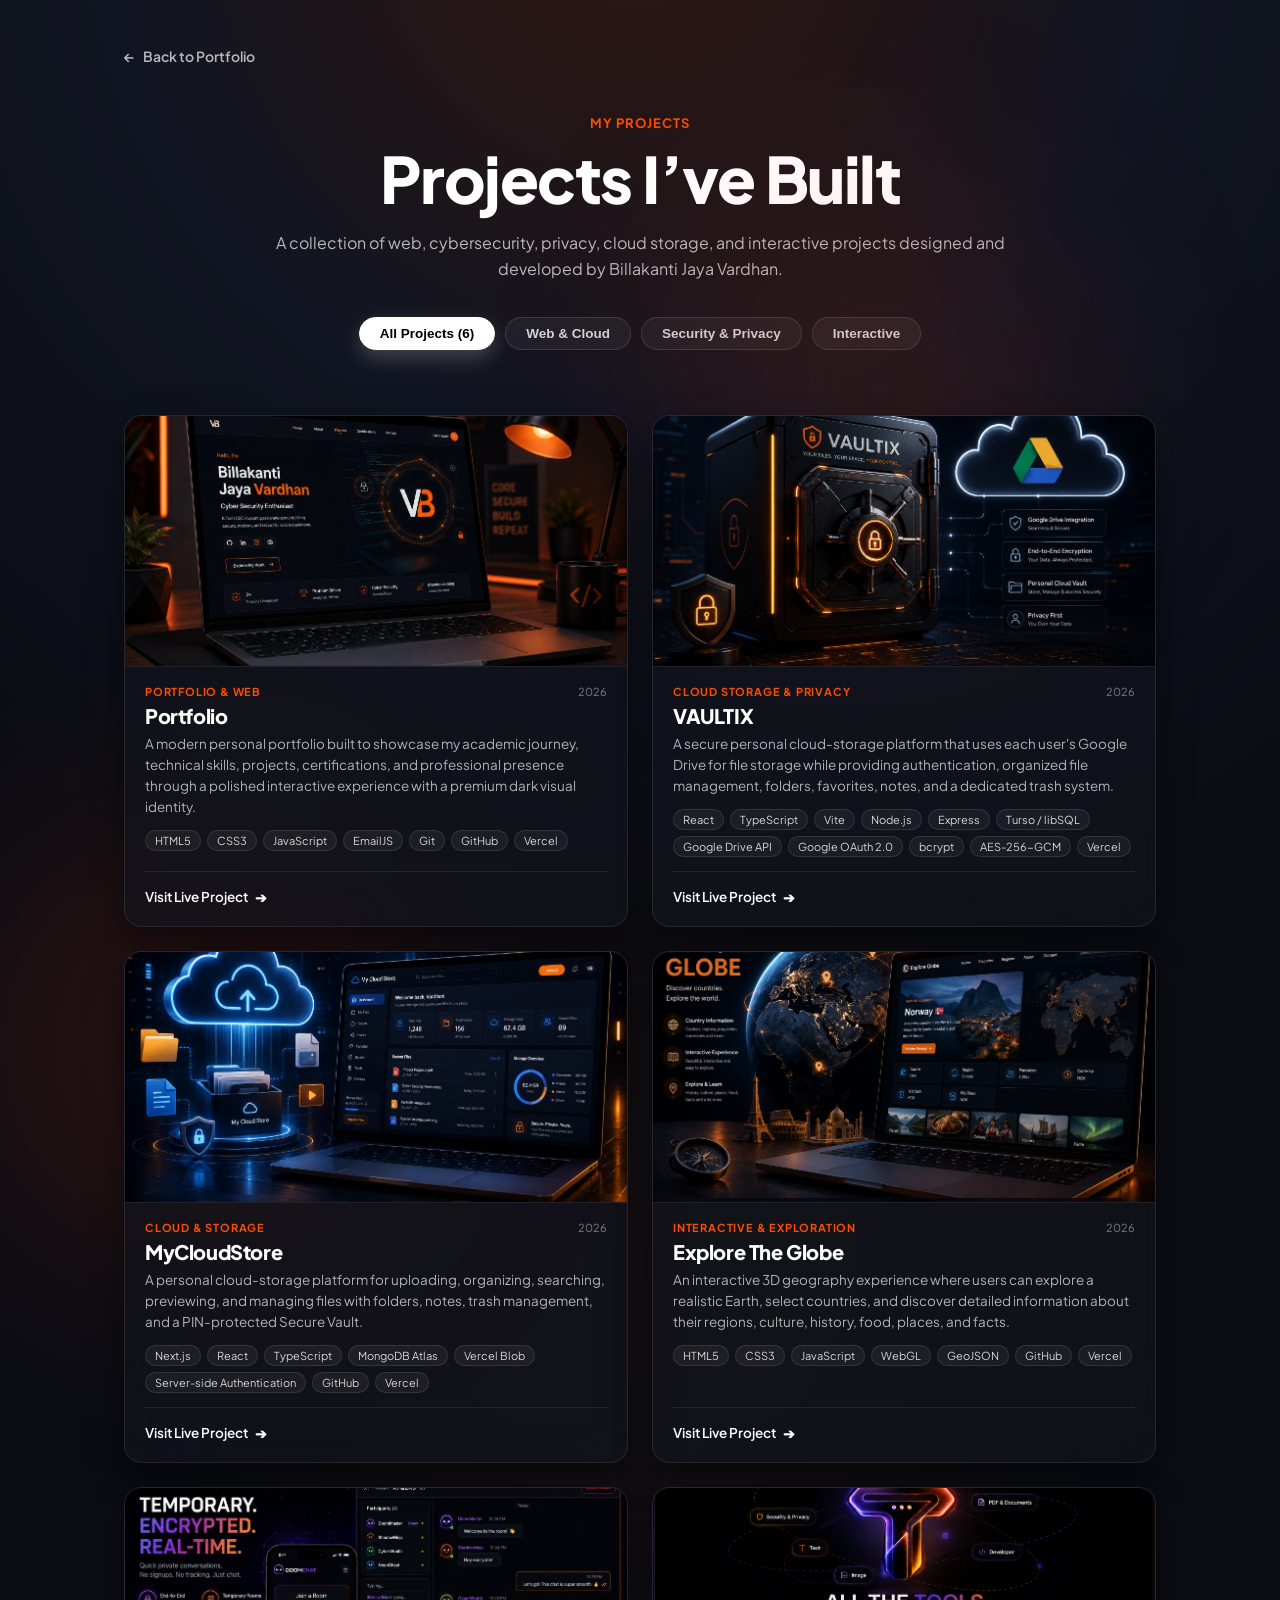
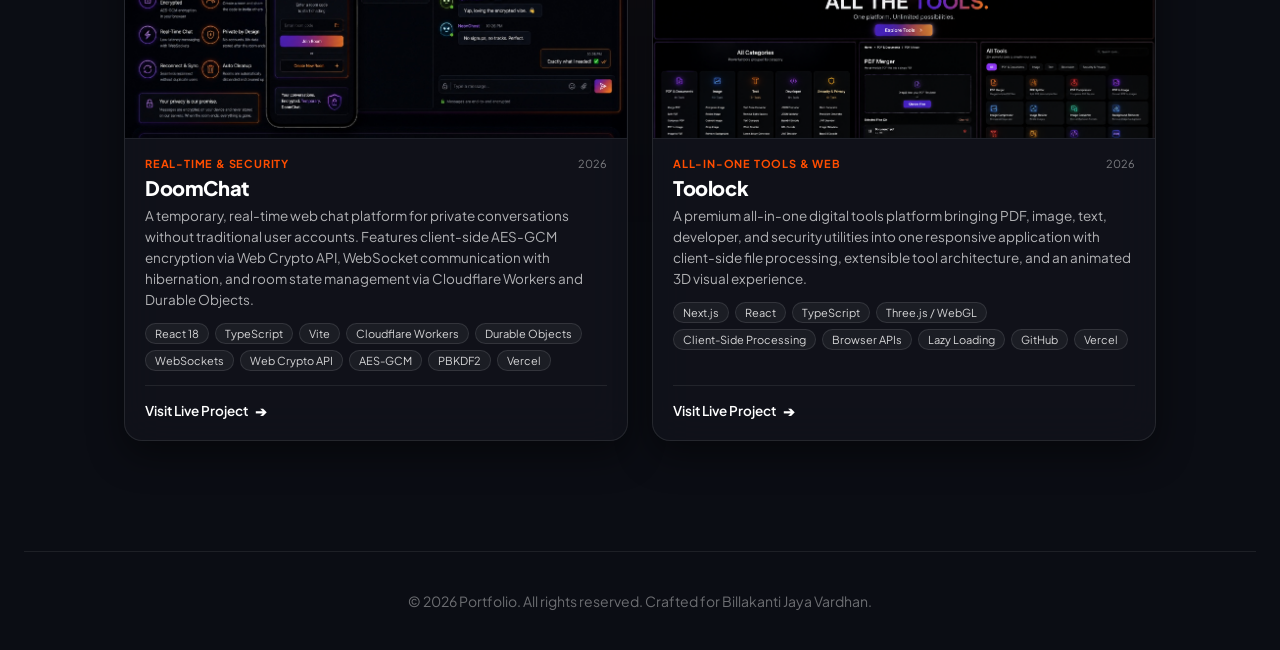
==== projects.html @ df701fb1 "Update portfolio social preview image" ====
<!DOCTYPE html>
<html lang="en">
<head>
  <meta name="google-site-verification" content="qK_saBoHXDD-cNYQQOs6Lla-rfjONafpwfazJIvzQLM" />
  <meta charset="UTF-8">
  <meta name="viewport" content="width=device-width, initial-scale=1.0">
  <title>Projects — Billakanti Jaya Vardhan | Cyber Security Portfolio</title>
  <meta name="description" content="Explore web, cybersecurity, cloud storage, encryption, and interactive projects built by Billakanti Jaya Vardhan, including DoomChat, Toolock, and VAULTIX.">
  <meta name="author" content="Billakanti Jaya Vardhan">
  <link rel="canonical" href="https://vardhanbillakanti.vercel.app/projects">

  <!-- Open Graph / Facebook -->
  <meta property="og:type" content="website">
  <meta property="og:url" content="https://vardhanbillakanti.vercel.app/projects">
  <meta property="og:title" content="Projects — Billakanti Jaya Vardhan | Cyber Security Portfolio">
  <meta property="og:description" content="Explore web, cybersecurity, cloud storage, encryption, and interactive projects built by Billakanti Jaya Vardhan, including DoomChat, Toolock, and VAULTIX.">
  <meta property="og:image" content="https://vardhanbillakanti.vercel.app/images/og-image.png">
  <meta property="og:image:secure_url" content="https://vardhanbillakanti.vercel.app/images/og-image.png">
  <meta property="og:image:type" content="image/png">
  <meta property="og:image:width" content="1024">
  <meta property="og:image:height" content="682">
  <meta property="og:image:alt" content="Projects by Billakanti Jaya Vardhan — Cyber Security &amp; Technology Portfolio">
  <meta property="og:site_name" content="Billakanti Jaya Vardhan Portfolio">
  <meta property="og:locale" content="en_US">

  <!-- Twitter -->
  <meta name="twitter:card" content="summary_large_image">
  <meta name="twitter:url" content="https://vardhanbillakanti.vercel.app/projects">
  <meta name="twitter:title" content="Projects — Billakanti Jaya Vardhan | Cyber Security Portfolio">
  <meta name="twitter:description" content="Explore web, cybersecurity, cloud storage, encryption, and interactive projects built by Billakanti Jaya Vardhan, including DoomChat, Toolock, and VAULTIX.">
  <meta name="twitter:image" content="https://vardhanbillakanti.vercel.app/images/og-image.png">
  <meta name="twitter:image:alt" content="Projects by Billakanti Jaya Vardhan — Cyber Security &amp; Technology Portfolio">

  <!-- Schema.org JSON-LD Structured Data -->
  <script type="application/ld+json">
  {
    "@context": "https://schema.org",
    "@graph": [
      {
        "@type": "Person",
        "@id": "https://vardhanbillakanti.vercel.app/#person",
        "name": "Billakanti Jaya Vardhan",
        "alternateName": [
          "Jaya Vardhan",
          "Vardhan Billakanti",
          "Jayavardhan Billakanti",
          "Billakanti Jayavardhan",
          "Billakanti Vardhan"
        ],
        "url": "https://vardhanbillakanti.vercel.app/",
        "image": "https://vardhanbillakanti.vercel.app/images/founder_jayavardhan.jpg",
        "description": "B.Tech Cyber Security student at CVR College of Engineering, developer, and technology enthusiast focused on cybersecurity, software systems, and digital innovation.",
        "jobTitle": "Founder & Chief Operating Officer",
        "worksFor": {
          "@type": "Organization",
          "name": "Lorven Enterprise"
        },
        "alumniOf": {
          "@type": "EducationalOrganization",
          "name": "CVR College of Engineering"
        },
        "knowsAbout": [
          "Cyber Security",
          "Ethical Hacking",
          "Information Security",
          "Network Security",
          "Python",
          "Java",
          "C Programming",
          "Linux",
          "Web Development",
          "HTML",
          "CSS",
          "JavaScript",
          "Git",
          "Software Engineering"
        ],
        "sameAs": [
          "https://github.com/vardhanbillakanti125-crypto",
          "https://www.linkedin.com/in/jaya-vardhan-billakanti-0053b7382/",
          "https://www.instagram.com/vardhan_billakanti/"
        ]
      },
      {
        "@type": "WebSite",
        "@id": "https://vardhanbillakanti.vercel.app/#website",
        "url": "https://vardhanbillakanti.vercel.app/",
        "name": "Billakanti Jaya Vardhan Portfolio",
        "description": "Official portfolio of Billakanti Jaya Vardhan — Cyber Security & Technology Portfolio.",
        "publisher": {
          "@id": "https://vardhanbillakanti.vercel.app/#person"
        },
        "author": {
          "@id": "https://vardhanbillakanti.vercel.app/#person"
        },
        "inLanguage": "en"
      },
      {
        "@type": "CollectionPage",
        "@id": "https://vardhanbillakanti.vercel.app/projects#webpage",
        "url": "https://vardhanbillakanti.vercel.app/projects",
        "name": "Projects — Billakanti Jaya Vardhan",
        "description": "A collection of web, cybersecurity, cloud storage, and interactive projects built and developed by Billakanti Jaya Vardhan.",
        "isPartOf": {
          "@id": "https://vardhanbillakanti.vercel.app/#website"
        },
        "author": {
          "@id": "https://vardhanbillakanti.vercel.app/#person"
        },
        "mainEntity": {
          "@type": "ItemList",
          "name": "Projects by Billakanti Jaya Vardhan",
          "description": "Curated collection of software and web development projects built by Billakanti Jaya Vardhan.",
          "numberOfItems": 6,
          "itemListElement": [
            {
              "@type": "ListItem",
              "position": 1,
              "item": {
                "@type": "WebApplication",
                "@id": "https://vardhanbillakanti.vercel.app/#project-portfolio",
                "name": "Portfolio",
                "url": "https://vardhanbillakanti.vercel.app/",
                "applicationCategory": "EducationalApplication",
                "operatingSystem": "Web Browser",
                "browserRequirements": "Requires JavaScript. Requires HTML5.",
                "description": "Personal portfolio showcasing academic journey, technical skills, certifications, and projects through an interactive dark visual experience.",
                "author": {
                  "@id": "https://vardhanbillakanti.vercel.app/#person"
                },
                "creator": {
                  "@id": "https://vardhanbillakanti.vercel.app/#person"
                }
              }
            },
            {
              "@type": "ListItem",
              "position": 2,
              "item": {
                "@type": "WebApplication",
                "@id": "https://myvaultix.vercel.app/#app",
                "name": "VAULTIX",
                "url": "https://myvaultix.vercel.app/",
                "applicationCategory": "SecurityApplication",
                "operatingSystem": "Web Browser",
                "browserRequirements": "Requires JavaScript. Requires HTML5.",
                "description": "A secure personal cloud-storage platform that uses Google Drive for file storage while providing authentication, organized file management, folders, favorites, notes, and a dedicated trash system.",
                "author": {
                  "@id": "https://vardhanbillakanti.vercel.app/#person"
                },
                "creator": {
                  "@id": "https://vardhanbillakanti.vercel.app/#person"
                }
              }
            },
            {
              "@type": "ListItem",
              "position": 3,
              "item": {
                "@type": "WebApplication",
                "@id": "https://mycloudstore.vercel.app/#app",
                "name": "MyCloudStore",
                "url": "https://mycloudstore.vercel.app/",
                "applicationCategory": "UtilitiesApplication",
                "operatingSystem": "Web Browser",
                "browserRequirements": "Requires JavaScript. Requires HTML5.",
                "description": "A personal cloud-storage platform for uploading, organizing, searching, previewing, and managing files with folders, notes, trash management, and a PIN-protected Secure Vault.",
                "author": {
                  "@id": "https://vardhanbillakanti.vercel.app/#person"
                },
                "creator": {
                  "@id": "https://vardhanbillakanti.vercel.app/#person"
                }
              }
            },
            {
              "@type": "ListItem",
              "position": 4,
              "item": {
                "@type": "WebApplication",
                "@id": "https://exploreglobe.vercel.app/#app",
                "name": "Explore The Globe",
                "url": "https://exploreglobe.vercel.app/",
                "applicationCategory": "EducationalApplication",
                "operatingSystem": "Web Browser",
                "browserRequirements": "Requires JavaScript. Requires HTML5. Requires WebGL.",
                "description": "An interactive 3D geography experience where users can explore a realistic Earth, select countries, and discover detailed information about their regions, culture, history, food, places, and facts.",
                "author": {
                  "@id": "https://vardhanbillakanti.vercel.app/#person"
                },
                "creator": {
                  "@id": "https://vardhanbillakanti.vercel.app/#person"
                }
              }
            },
            {
              "@type": "ListItem",
              "position": 5,
              "item": {
                "@type": "WebApplication",
                "@id": "https://doomchat.vercel.app/#app",
                "name": "DoomChat",
                "url": "https://doomchat.vercel.app/",
                "applicationCategory": "CommunicationApplication",
                "operatingSystem": "Web Browser",
                "browserRequirements": "Requires JavaScript. Requires HTML5. Requires WebSockets. Requires Web Crypto API.",
                "description": "A temporary, real-time web chat platform for private conversations without user accounts, featuring client-side AES-GCM encryption, WebSockets, and room state management via Cloudflare Workers.",
                "author": {
                  "@id": "https://vardhanbillakanti.vercel.app/#person"
                },
                "creator": {
                  "@id": "https://vardhanbillakanti.vercel.app/#person"
                }
              }
            },
            {
              "@type": "ListItem",
              "position": 6,
              "item": {
                "@type": "WebApplication",
                "@id": "https://toolock.vercel.app/#app",
                "name": "Toolock",
                "url": "https://toolock.vercel.app/",
                "applicationCategory": "UtilitiesApplication",
                "operatingSystem": "Web Browser",
                "browserRequirements": "Requires JavaScript. Requires HTML5. Requires WebGL.",
                "description": "An all-in-one digital tools platform bringing PDF, image, text, developer, and security utilities into one responsive application with client-side file processing and an animated 3D visual experience.",
                "author": {
                  "@id": "https://vardhanbillakanti.vercel.app/#person"
                },
                "creator": {
                  "@id": "https://vardhanbillakanti.vercel.app/#person"
                }
              }
            }
          ]
        }
      }
    ]
  }
  </script>

  <!-- Favicon -->
  <link rel="icon" type="image/x-icon" href="favicon.ico">
  <link rel="icon" type="image/png" sizes="32x32" href="images/favicon.png">
  <link rel="apple-touch-icon" sizes="180x180" href="images/apple-touch-icon.png">
  <!-- Google Fonts: Plus Jakarta Sans, Outfit & Inter -->
  <link rel="preconnect" href="https://fonts.googleapis.com">
  <link rel="preconnect" href="https://fonts.gstatic.com" crossorigin>
  <link href="https://fonts.googleapis.com/css2?family=Inter:wght@300;400;500;600;700&family=Outfit:wght@700;800;900&family=Plus+Jakarta+Sans:wght@400;500;600;700;800&display=swap" rel="stylesheet">
  <link rel="stylesheet" href="css/projects.css">
</head>
<body>

  <!-- Main Projects Content -->
  <main class="content-wrapper">

    <!-- Minimal Back Control -->
    <div class="top-nav-bar">
      <a href="/#projects" class="back-link" aria-label="Back to Portfolio Projects">
        <span class="back-arrow">←</span>
        <span>Back to Portfolio</span>
      </a>
    </div>

    <!-- Ambient Low-Opacity Orange-Red Glow Points -->
    <div class="glow-orange-red glow-proj-hero"></div>
    <div class="glow-orange-red glow-proj-grid"></div>

    <!-- SECTION 1: Projects Hero Header -->
    <section class="projects-hero">
      <span class="section-tag">MY PROJECTS</span>
      <h1 class="projects-hero-title">Projects I’ve Built</h1>
      <p class="projects-hero-desc">
        A collection of web, cybersecurity, privacy, cloud storage, and interactive projects designed and developed by Billakanti Jaya Vardhan.
      </p>

      <!-- Category Filter Bar -->
      <div class="filter-bar">
        <button class="filter-btn active" onclick="filterProjects('all', this)">All Projects (6)</button>
        <button class="filter-btn" onclick="filterProjects('web', this)">Web &amp; Cloud</button>
        <button class="filter-btn" onclick="filterProjects('security', this)">Security &amp; Privacy</button>
        <button class="filter-btn" onclick="filterProjects('interactive', this)">Interactive</button>
      </div>
    </section>

    <!-- SECTION 2: Projects Showcase Gallery Grid -->
    <section class="section-projects-grid">
      <div class="projects-grid" id="projectsGrid">
        
        <!-- Project Card 1: Portfolio -->
        <div class="project-card" data-category="web">
          <div class="project-card-img-box">
            <img src="images/proj_portfolio.jpg" alt="Portfolio Website by Billakanti Jaya Vardhan" class="project-card-img" loading="lazy">
          </div>
          <div class="project-card-body">
            <div>
              <div class="project-meta-row">
                <span class="project-category">Portfolio &amp; Web</span>
                <span class="project-year">2026</span>
              </div>
              <h2 class="project-title">Portfolio</h2>
              <p class="project-desc">
                A modern personal portfolio built to showcase my academic journey, technical skills, projects, certifications, and professional presence through a polished interactive experience with a premium dark visual identity.
              </p>
              <div class="project-tags">
                <span class="tag-badge">HTML5</span>
                <span class="tag-badge">CSS3</span>
                <span class="tag-badge">JavaScript</span>
                <span class="tag-badge">EmailJS</span>
                <span class="tag-badge">Git</span>
                <span class="tag-badge">GitHub</span>
                <span class="tag-badge">Vercel</span>
              </div>
            </div>
            <div class="project-btn-row">
              <a href="https://vardhanbillakanti.vercel.app/" target="_blank" rel="noopener noreferrer" class="btn-project-link" aria-label="Visit Live Portfolio Project">
                <span>Visit Live Project</span>
                <span class="btn-link-arrow">➔</span>
              </a>
            </div>
          </div>
        </div>

        <!-- Project Card 2: VAULTIX -->
        <div class="project-card" data-category="security">
          <div class="project-card-img-box">
            <img src="images/proj_vaultix.jpg" alt="VAULTIX — Secure Cloud Vault" class="project-card-img" loading="lazy">
          </div>
          <div class="project-card-body">
            <div>
              <div class="project-meta-row">
                <span class="project-category">Cloud Storage &amp; Privacy</span>
                <span class="project-year">2026</span>
              </div>
              <h2 class="project-title">VAULTIX</h2>
              <p class="project-desc">
                A secure personal cloud-storage platform that uses each user's Google Drive for file storage while providing authentication, organized file management, folders, favorites, notes, and a dedicated trash system.
              </p>
              <div class="project-tags">
                <span class="tag-badge">React</span>
                <span class="tag-badge">TypeScript</span>
                <span class="tag-badge">Vite</span>
                <span class="tag-badge">Node.js</span>
                <span class="tag-badge">Express</span>
                <span class="tag-badge">Turso / libSQL</span>
                <span class="tag-badge">Google Drive API</span>
                <span class="tag-badge">Google OAuth 2.0</span>
                <span class="tag-badge">bcrypt</span>
                <span class="tag-badge">AES-256-GCM</span>
                <span class="tag-badge">Vercel</span>
              </div>
            </div>
            <div class="project-btn-row">
              <a href="https://myvaultix.vercel.app/" target="_blank" rel="noopener noreferrer" class="btn-project-link" aria-label="Visit Live VAULTIX Project">
                <span>Visit Live Project</span>
                <span class="btn-link-arrow">➔</span>
              </a>
            </div>
          </div>
        </div>

        <!-- Project Card 3: MyCloudStore -->
        <div class="project-card" data-category="web">
          <div class="project-card-img-box">
            <img src="images/proj_cloudstore.jpg" alt="MyCloudStore — Personal Cloud Storage" class="project-card-img" loading="lazy">
          </div>
          <div class="project-card-body">
            <div>
              <div class="project-meta-row">
                <span class="project-category">Cloud &amp; Storage</span>
                <span class="project-year">2026</span>
              </div>
              <h2 class="project-title">MyCloudStore</h2>
              <p class="project-desc">
                A personal cloud-storage platform for uploading, organizing, searching, previewing, and managing files with folders, notes, trash management, and a PIN-protected Secure Vault.
              </p>
              <div class="project-tags">
                <span class="tag-badge">Next.js</span>
                <span class="tag-badge">React</span>
                <span class="tag-badge">TypeScript</span>
                <span class="tag-badge">MongoDB Atlas</span>
                <span class="tag-badge">Vercel Blob</span>
                <span class="tag-badge">Server-side Authentication</span>
                <span class="tag-badge">GitHub</span>
                <span class="tag-badge">Vercel</span>
              </div>
            </div>
            <div class="project-btn-row">
              <a href="https://mycloudstore.vercel.app/" target="_blank" rel="noopener noreferrer" class="btn-project-link" aria-label="Visit Live MyCloudStore Project">
                <span>Visit Live Project</span>
                <span class="btn-link-arrow">➔</span>
              </a>
            </div>
          </div>
        </div>

        <!-- Project Card 4: Explore The Globe -->
        <div class="project-card" data-category="interactive">
          <div class="project-card-img-box">
            <img src="images/proj_exploreglobe.jpg" alt="Explore The Globe — Interactive 3D Geography" class="project-card-img" loading="lazy">
          </div>
          <div class="project-card-body">
            <div>
              <div class="project-meta-row">
                <span class="project-category">Interactive &amp; Exploration</span>
                <span class="project-year">2026</span>
              </div>
              <h2 class="project-title">Explore The Globe</h2>
              <p class="project-desc">
                An interactive 3D geography experience where users can explore a realistic Earth, select countries, and discover detailed information about their regions, culture, history, food, places, and facts.
              </p>
              <div class="project-tags">
                <span class="tag-badge">HTML5</span>
                <span class="tag-badge">CSS3</span>
                <span class="tag-badge">JavaScript</span>
                <span class="tag-badge">WebGL</span>
                <span class="tag-badge">GeoJSON</span>
                <span class="tag-badge">GitHub</span>
                <span class="tag-badge">Vercel</span>
              </div>
            </div>
            <div class="project-btn-row">
              <a href="https://exploreglobe.vercel.app/" target="_blank" rel="noopener noreferrer" class="btn-project-link" aria-label="Visit Live Explore The Globe Project">
                <span>Visit Live Project</span>
                <span class="btn-link-arrow">➔</span>
              </a>
            </div>
          </div>
        </div>

        <!-- Project Card 5: DoomChat -->
        <div class="project-card" data-category="security">
          <div class="project-card-img-box">
            <img src="images/proj_doomchat.jpg" alt="DoomChat — Real-Time Encrypted Web Chat" class="project-card-img" loading="lazy">
          </div>
          <div class="project-card-body">
            <div>
              <div class="project-meta-row">
                <span class="project-category">Real-Time &amp; Security</span>
                <span class="project-year">2026</span>
              </div>
              <h2 class="project-title">DoomChat</h2>
              <p class="project-desc">
                A temporary, real-time web chat platform for private conversations without traditional user accounts. Features client-side AES-GCM encryption via Web Crypto API, WebSocket communication with hibernation, and room state management via Cloudflare Workers and Durable Objects.
              </p>
              <div class="project-tags">
                <span class="tag-badge">React 18</span>
                <span class="tag-badge">TypeScript</span>
                <span class="tag-badge">Vite</span>
                <span class="tag-badge">Cloudflare Workers</span>
                <span class="tag-badge">Durable Objects</span>
                <span class="tag-badge">WebSockets</span>
                <span class="tag-badge">Web Crypto API</span>
                <span class="tag-badge">AES-GCM</span>
                <span class="tag-badge">PBKDF2</span>
                <span class="tag-badge">Vercel</span>
              </div>
            </div>
            <div class="project-btn-row">
              <a href="https://doomchat.vercel.app/" target="_blank" rel="noopener noreferrer" class="btn-project-link" aria-label="Visit Live DoomChat Project">
                <span>Visit Live Project</span>
                <span class="btn-link-arrow">➔</span>
              </a>
            </div>
          </div>
        </div>

        <!-- Project Card 6: Toolock -->
        <div class="project-card" data-category="web">
          <div class="project-card-img-box">
            <img src="images/proj_toolock.png" alt="Toolock — All-in-One Digital Tools Platform" class="project-card-img" loading="lazy">
          </div>
          <div class="project-card-body">
            <div>
              <div class="project-meta-row">
                <span class="project-category">All-in-One Tools &amp; Web</span>
                <span class="project-year">2026</span>
              </div>
              <h2 class="project-title">Toolock</h2>
              <p class="project-desc">
                A premium all-in-one digital tools platform bringing PDF, image, text, developer, and security utilities into one responsive application with client-side file processing, extensible tool architecture, and an animated 3D visual experience.
              </p>
              <div class="project-tags">
                <span class="tag-badge">Next.js</span>
                <span class="tag-badge">React</span>
                <span class="tag-badge">TypeScript</span>
                <span class="tag-badge">Three.js / WebGL</span>
                <span class="tag-badge">Client-Side Processing</span>
                <span class="tag-badge">Browser APIs</span>
                <span class="tag-badge">Lazy Loading</span>
                <span class="tag-badge">GitHub</span>
                <span class="tag-badge">Vercel</span>
              </div>
            </div>
            <div class="project-btn-row">
              <a href="https://toolock.vercel.app/" target="_blank" rel="noopener noreferrer" class="btn-project-link" aria-label="Visit Live Toolock Project">
                <span>Visit Live Project</span>
                <span class="btn-link-arrow">➔</span>
              </a>
            </div>
          </div>
        </div>

      </div>
    </section>

    <!-- Footer -->
    <footer class="site-footer">
      <p class="footer-text">© 2026 Portfolio. All rights reserved. Crafted for Billakanti Jaya Vardhan.</p>
    </footer>

  </main>

  <script src="js/projects.js"></script>
</body>
</html>
---- css/projects.css ----
:root {
      --bg-dark-slate: #0b0d14;
      --accent-orange: #ff4d00;
      --text-white: #ffffff;
      --text-muted: #a1a5b7;
      --glass-bg: rgba(18, 20, 29, 0.65);
      --glass-border: rgba(255, 255, 255, 0.12);
      --font-main: 'Plus Jakarta Sans', 'Inter', sans-serif;
    }

    * {
      box-sizing: border-box;
      margin: 0;
      padding: 0;
    }

    html, body {
      width: 100%;
      background-color: var(--bg-dark-slate);
      background-image: radial-gradient(circle at 50% -10%, rgba(255, 77, 0, 0.15) 0%, rgba(22, 28, 45, 0.5) 45%, rgba(11, 13, 20, 1) 90%);
      background-attachment: fixed;
      color: var(--text-white);
      font-family: var(--font-main);
      overflow-x: hidden;
      scroll-behavior: smooth;
    }

    /* Subtle Low Opacity Orange-Red Ambient Glows */
    .glow-orange-red {
      position: absolute;
      border-radius: 50%;
      background: radial-gradient(circle, rgba(255, 77, 0, 0.16) 0%, rgba(255, 30, 0, 0.06) 50%, transparent 70%);
      filter: blur(95px);
      pointer-events: none;
      z-index: 0;
    }

    .glow-proj-hero { top: 5%; right: 10%; width: 550px; height: 550px; }
    .glow-proj-grid { top: 32%; left: -10%; width: 650px; height: 650px; }
    .glow-proj-metrics { top: 60%; right: -8%; width: 580px; height: 580px; }
    .glow-proj-process { top: 82%; left: -5%; width: 520px; height: 520px; }

    /* Content Wrapper */
    .content-wrapper {
      position: relative;
      z-index: 2;
      width: 100%;
      max-width: 1680px;
      margin: 0 auto;
      padding: 0 24px;
    }

    /* Scroll Margin Offset for Fixed Navbar Clearance */
    section, [id] {
      scroll-margin-top: 110px;
    }

    /* Top Navigation Bar / Minimal Back Control */
    .top-nav-bar {
      max-width: 1080px;
      width: 100%;
      margin: 0 auto;
      padding: 40px 24px 10px 24px;
      display: flex;
      align-items: center;
      justify-content: flex-start;
      position: relative;
      z-index: 10;
    }

    .back-link {
      display: inline-flex;
      align-items: center;
      gap: 8px;
      color: rgba(255, 255, 255, 0.7);
      text-decoration: none;
      font-size: 14px;
      font-weight: 600;
      position: relative;
      padding: 6px 0;
      transition: color 0.25s ease, filter 0.25s ease;
    }

    .back-arrow {
      display: inline-block;
      transition: transform 0.25s cubic-bezier(0.16, 1, 0.3, 1), color 0.25s ease;
      font-size: 15px;
    }

    /* Animated underline on Back Link */
    .back-link::after {
      content: '';
      position: absolute;
      bottom: 0;
      left: 0;
      width: 0;
      height: 2px;
      background: linear-gradient(90deg, var(--accent-orange), #ff8040);
      box-shadow: 0 0 10px rgba(255, 77, 0, 0.8);
      transition: width 0.3s cubic-bezier(0.16, 1, 0.3, 1);
      border-radius: 2px;
    }

    .back-link:hover, .back-link:focus-visible {
      color: #ffffff;
      filter: brightness(1.2);
    }

    .back-link:hover::after, .back-link:focus-visible::after {
      width: 100%;
    }

    .back-link:hover .back-arrow, .back-link:focus-visible .back-arrow {
      transform: translateX(-4px);
      color: var(--accent-orange);
    }

    .back-link:active {
      transform: scale(0.97);
    }

    /* Section Tag Badge */
    .section-tag {
      font-size: 13px;
      font-weight: 700;
      color: var(--accent-orange);
      margin-bottom: 14px;
      display: inline-block;
      letter-spacing: 1px;
      text-transform: uppercase;
    }

    /* SECTION 1: Projects Hero Header */
    .projects-hero {
      padding-top: 30px;
      padding-bottom: 45px;
      text-align: center;
      max-width: 800px;
      margin: 0 auto;
    }

    .projects-hero-title {
      font-size: clamp(2.6rem, 5vw, 4.2rem);
      font-weight: 800;
      letter-spacing: -1.5px;
      line-height: 1.05;
      color: var(--text-white);
      margin-bottom: 18px;
    }

    .projects-hero-desc {
      font-size: 16px;
      line-height: 1.6;
      color: rgba(255, 255, 255, 0.7);
      margin-bottom: 36px;
    }

    /* Filter Pills Bar */
    .filter-bar {
      display: flex;
      align-items: center;
      justify-content: center;
      gap: 10px;
      flex-wrap: wrap;
    }

    .filter-btn {
      background: rgba(255, 255, 255, 0.05);
      border: 1px solid rgba(255, 255, 255, 0.12);
      color: rgba(255, 255, 255, 0.8);
      padding: 8px 20px;
      border-radius: 100px;
      font-size: 13.5px;
      font-weight: 600;
      cursor: pointer;
      transition: all 0.3s ease;
    }

    .filter-btn:hover, .filter-btn.active {
      background: #ffffff;
      color: #000000;
      border-color: #ffffff;
      box-shadow: 0 8px 20px rgba(255, 255, 255, 0.2);
    }

    /* SECTION 2: Projects Showcase Gallery Grid */
    .section-projects-grid {
      padding: 20px 0 90px 0;
      position: relative;
      width: 100%;
    }

    /* Ambient background gradient connecting the rows */
    .section-projects-grid::before {
      content: '';
      position: absolute;
      top: 20%;
      left: 15%;
      width: 70%;
      height: 60%;
      background: radial-gradient(circle, rgba(255, 77, 0, 0.05) 0%, rgba(255, 110, 0, 0.02) 50%, transparent 80%);
      filter: blur(80px);
      pointer-events: none;
      z-index: 0;
    }

    .projects-grid {
      display: grid;
      grid-template-columns: repeat(2, minmax(0, 1fr));
      gap: 24px;
      max-width: 1080px;
      width: 100%;
      margin: 0 auto;
      padding: 0 24px;
      position: relative;
      z-index: 1;
      perspective: 1200px;
    }

    .project-card {
      position: relative;
      border-radius: 18px;
      overflow: hidden;
      background: rgba(18, 20, 29, 0.72);
      backdrop-filter: blur(20px);
      -webkit-backdrop-filter: blur(20px);
      border: 1px solid rgba(255, 255, 255, 0.09);
      display: flex;
      flex-direction: column;
      box-shadow: 0 14px 36px rgba(0, 0, 0, 0.45);
      transition: transform 0.35s cubic-bezier(0.16, 1, 0.3, 1), 
                  border-color 0.35s ease, 
                  box-shadow 0.35s ease,
                  opacity 0.4s ease;
      will-change: transform, box-shadow;
      transform-style: preserve-3d;
      opacity: 0;
      transform: translateY(24px);
    }

    /* Card entrance visibility */
    .project-card.in-view {
      opacity: 1;
      transform: translateY(0);
    }

    .project-card:hover {
      border-color: rgba(255, 77, 0, 0.42);
      box-shadow: 0 20px 44px rgba(0, 0, 0, 0.65), 0 0 30px rgba(255, 77, 0, 0.16);
    }

    .project-card-img-box {
      width: 100%;
      aspect-ratio: 16 / 8;
      height: auto;
      overflow: hidden;
      position: relative;
      background: #0d0f18;
      border-bottom: 1px solid rgba(255, 255, 255, 0.08);
    }

    /* Ambient light sweep on image hover */
    .project-card-img-box::after {
      content: '';
      position: absolute;
      inset: 0;
      background: linear-gradient(120deg, transparent 30%, rgba(255, 77, 0, 0.12) 50%, transparent 70%);
      opacity: 0;
      transform: translateX(-100%);
      transition: opacity 0.5s ease, transform 0.7s cubic-bezier(0.16, 1, 0.3, 1);
      pointer-events: none;
    }

    .project-card:hover .project-card-img-box::after {
      opacity: 1;
      transform: translateX(100%);
    }

    .project-card-img {
      width: 100%;
      height: 100%;
      object-fit: cover;
      display: block;
      transition: transform 0.5s cubic-bezier(0.16, 1, 0.3, 1), filter 0.4s ease;
      will-change: transform;
    }

    .project-card:hover .project-card-img {
      transform: scale(1.035);
      filter: brightness(1.06);
    }

    .project-card-body {
      padding: 18px 20px 16px 20px;
      display: flex;
      flex-direction: column;
      flex-grow: 1;
      justify-content: space-between;
      position: relative;
      z-index: 2;
    }

    .project-meta-row {
      display: flex;
      align-items: center;
      justify-content: space-between;
      margin-bottom: 6px;
    }

    .project-category {
      font-size: 11px;
      font-weight: 700;
      color: var(--accent-orange);
      text-transform: uppercase;
      letter-spacing: 0.8px;
    }

    .project-year {
      font-size: 11px;
      color: rgba(255, 255, 255, 0.45);
    }

    .project-title {
      font-size: 20px;
      font-weight: 800;
      color: #ffffff;
      margin-bottom: 6px;
      letter-spacing: -0.4px;
      line-height: 1.2;
      transition: color 0.3s ease, text-shadow 0.3s ease;
    }

    .project-card:hover .project-title {
      color: #ffffff;
      text-shadow: 0 0 16px rgba(255, 255, 255, 0.25);
    }

    .project-desc {
      font-size: 13.5px;
      line-height: 1.55;
      color: rgba(255, 255, 255, 0.68);
      margin-bottom: 12px;
    }

    .project-tags {
      display: flex;
      gap: 6px;
      flex-wrap: wrap;
      margin-bottom: 14px;
    }

    .tag-badge {
      background: rgba(255, 255, 255, 0.05);
      border: 1px solid rgba(255, 255, 255, 0.1);
      padding: 3px 9px;
      border-radius: 100px;
      font-size: 11px;
      color: rgba(255, 255, 255, 0.82);
      transition: all 0.3s cubic-bezier(0.16, 1, 0.3, 1);
    }

    /* Tag progressive subtle illumination on card hover */
    .project-card:hover .tag-badge {
      background: rgba(255, 77, 0, 0.08);
      border-color: rgba(255, 77, 0, 0.25);
      color: #ffffff;
    }

    .project-card:hover .tag-badge:nth-child(1) { transition-delay: 0.02s; }
    .project-card:hover .tag-badge:nth-child(2) { transition-delay: 0.05s; }
    .project-card:hover .tag-badge:nth-child(3) { transition-delay: 0.08s; }
    .project-card:hover .tag-badge:nth-child(4) { transition-delay: 0.11s; }
    .project-card:hover .tag-badge:nth-child(5) { transition-delay: 0.14s; }
    .project-card:hover .tag-badge:nth-child(6) { transition-delay: 0.17s; }
    .project-card:hover .tag-badge:nth-child(7) { transition-delay: 0.20s; }
    .project-card:hover .tag-badge:nth-child(8) { transition-delay: 0.23s; }
    .project-card:hover .tag-badge:nth-child(9) { transition-delay: 0.26s; }
    .project-card:hover .tag-badge:nth-child(10) { transition-delay: 0.29s; }
    .project-card:hover .tag-badge:nth-child(11) { transition-delay: 0.32s; }
    .project-card:hover .tag-badge:nth-child(12) { transition-delay: 0.35s; }

    .tag-badge:hover {
      background: rgba(255, 77, 0, 0.18) !important;
      border-color: var(--accent-orange) !important;
      transform: translateY(-2px);
      box-shadow: 0 4px 12px rgba(255, 77, 0, 0.25);
    }

    .project-btn-row {
      display: flex;
      align-items: center;
      justify-content: flex-start;
      border-top: 1px solid rgba(255, 255, 255, 0.08);
      padding-top: 12px;
    }

    .btn-project-link {
      position: relative;
      color: #ffffff;
      text-decoration: none;
      font-size: 13.5px;
      font-weight: 600;
      display: inline-flex;
      align-items: center;
      gap: 7px;
      padding: 4px 0;
      transition: color 0.25s ease, text-shadow 0.25s ease, filter 0.25s ease, transform 0.25s ease;
    }

    /* Left-to-right animated underline & glow */
    .btn-project-link::after {
      content: '';
      position: absolute;
      bottom: 0;
      left: 0;
      width: 0;
      height: 2px;
      background: linear-gradient(90deg, var(--accent-orange), #ff8040);
      box-shadow: 0 0 10px rgba(255, 77, 0, 0.8);
      transition: width 0.3s cubic-bezier(0.16, 1, 0.3, 1);
      border-radius: 2px;
    }

    .btn-link-arrow {
      display: inline-block;
      transition: transform 0.25s cubic-bezier(0.16, 1, 0.3, 1), color 0.25s ease;
      font-size: 14px;
    }

    .btn-project-link:hover, .btn-project-link:focus-visible {
      color: #ffffff;
      filter: brightness(1.15);
      text-shadow: 0 0 14px rgba(255, 77, 0, 0.6);
      transform: translateY(-2px);
    }

    .btn-project-link:hover::after, .btn-project-link:focus-visible::after {
      width: 100%;
    }

    .btn-project-link:hover .btn-link-arrow, .btn-project-link:focus-visible .btn-link-arrow {
      transform: translateX(7px);
      color: var(--accent-orange);
    }

    .btn-project-link:active {
      transform: scale(0.96);
    }

    /* Filter smooth transitions */
    .project-card.filter-hide {
      opacity: 0;
      transform: scale(0.94);
      pointer-events: none;
      position: absolute;
      visibility: hidden;
      transition: opacity 0.3s ease, transform 0.3s ease, visibility 0.3s;
    }

    .project-card.filter-show {
      opacity: 1;
      transform: scale(1);
      position: relative;
      visibility: visible;
      transition: opacity 0.35s cubic-bezier(0.16, 1, 0.3, 1), transform 0.35s cubic-bezier(0.16, 1, 0.3, 1);
    }

    /* Footer */
    footer.site-footer {
      padding: 40px 0 40px 0;
      text-align: center;
      border-top: 1px solid rgba(255, 255, 255, 0.08);
      margin-top: 20px;
    }

    .footer-text {
      font-size: 14px;
      color: rgba(255, 255, 255, 0.4);
    }

    /* Responsive Adjustments */
    @media (max-width: 992px) {
      .projects-grid {
        grid-template-columns: repeat(2, minmax(0, 1fr));
        gap: 20px;
      }
      .project-card-img-box {
        aspect-ratio: 16 / 8;
        height: auto;
      }
    }

    @media (max-width: 767px) {
      .projects-grid {
        grid-template-columns: 1fr;
        gap: 20px;
      }
      .projects-hero-title {
        font-size: 2.2rem;
      }
      .projects-hero-desc {
        font-size: 14.5px;
      }
      .project-card-body {
        padding: 16px 18px 14px 18px;
      }
      .project-title {
        font-size: 19px;
      }
      .project-card-img-box {
        aspect-ratio: 16 / 8;
        height: auto;
      }
    }

    /* Respect reduced motion */
    @media (prefers-reduced-motion: reduce) {
      *, ::before, ::after {
        animation-duration: 0.01ms !important;
        animation-iteration-count: 1 !important;
        transition-duration: 0.01ms !important;
        scroll-behavior: auto !important;
      }
      .project-card {
        opacity: 1 !important;
        transform: none !important;
      }
    }
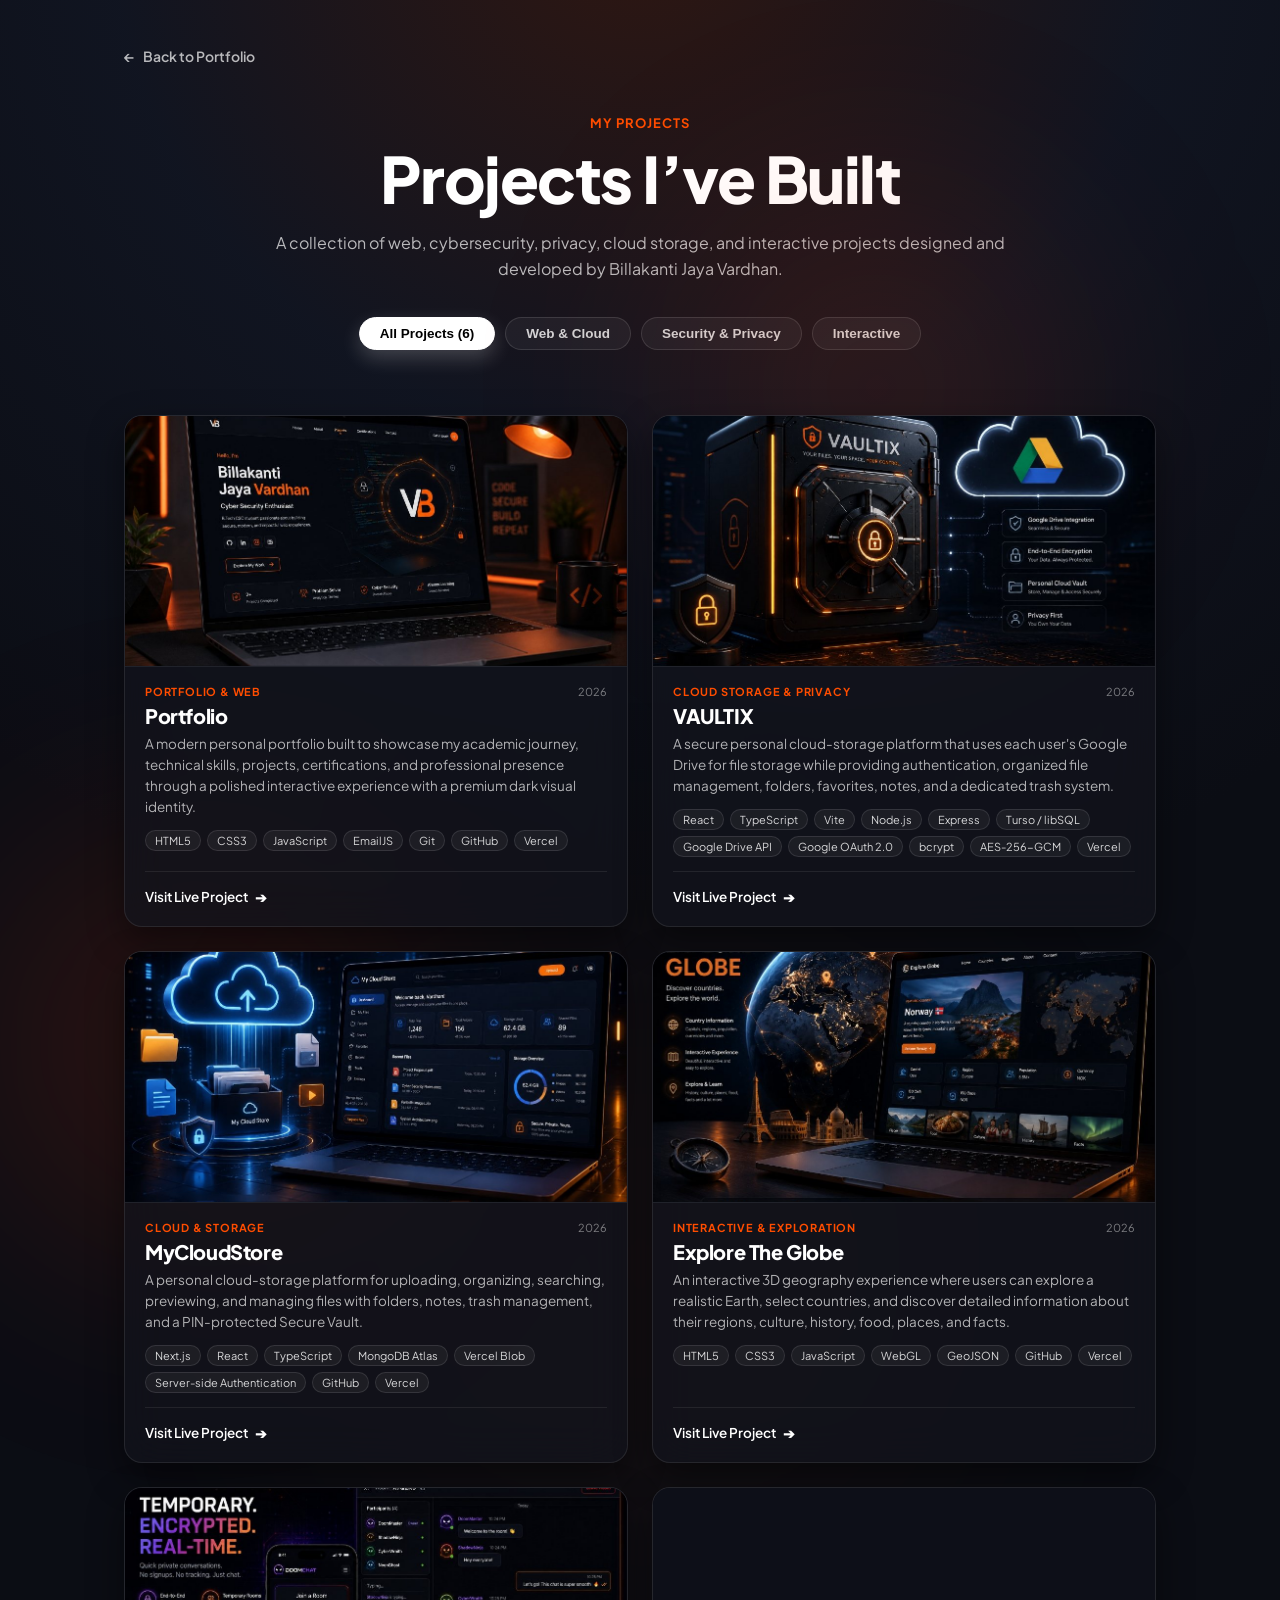
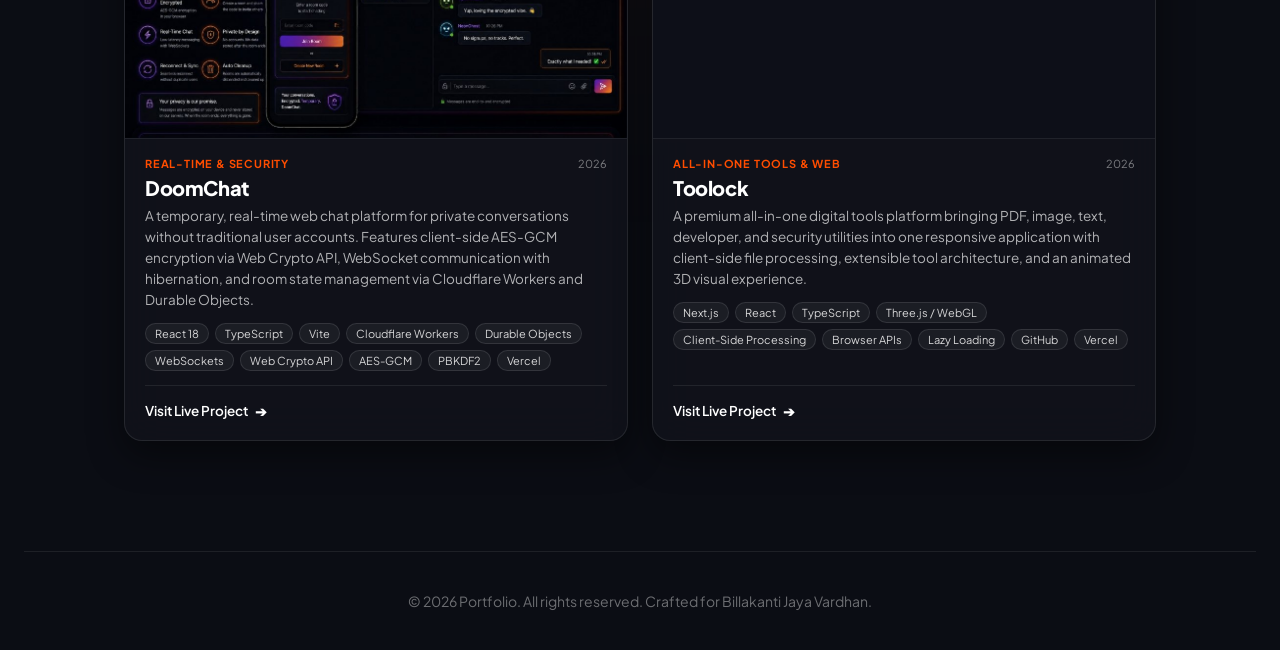
==== commit 0c5efb7c: "Optimize portfolio loading and scrolling performance" ====
--- a/projects.html
+++ b/projects.html
@@ -244,11 +244,19 @@
   <link rel="icon" type="image/x-icon" href="favicon.ico">
   <link rel="icon" type="image/png" sizes="32x32" href="images/favicon.png">
   <link rel="apple-touch-icon" sizes="180x180" href="images/apple-touch-icon.png">
-  <!-- Google Fonts: Plus Jakarta Sans, Outfit & Inter -->
+  <!-- Google Fonts: Plus Jakarta Sans, Outfit & Inter (display: swap ensures instant text render) -->
   <link rel="preconnect" href="https://fonts.googleapis.com">
   <link rel="preconnect" href="https://fonts.gstatic.com" crossorigin>
   <link href="https://fonts.googleapis.com/css2?family=Inter:wght@300;400;500;600;700&family=Outfit:wght@700;800;900&family=Plus+Jakarta+Sans:wght@400;500;600;700;800&display=swap" rel="stylesheet">
   <link rel="stylesheet" href="css/projects.css">
+  <noscript>
+    <style>
+      .project-card {
+        opacity: 1 !important;
+        transform: none !important;
+      }
+    </style>
+  </noscript>
 </head>
 <body>
 
@@ -291,7 +299,7 @@
         <!-- Project Card 1: Portfolio -->
         <div class="project-card" data-category="web">
           <div class="project-card-img-box">
-            <img src="images/proj_portfolio.jpg" alt="Portfolio Website by Billakanti Jaya Vardhan" class="project-card-img" loading="lazy">
+            <img src="images/proj_portfolio.jpg" alt="Portfolio Website by Billakanti Jaya Vardhan" class="project-card-img" width="480" height="320" loading="lazy" decoding="async">
           </div>
           <div class="project-card-body">
             <div>
@@ -325,7 +333,7 @@
         <!-- Project Card 2: VAULTIX -->
         <div class="project-card" data-category="security">
           <div class="project-card-img-box">
-            <img src="images/proj_vaultix.jpg" alt="VAULTIX — Secure Cloud Vault" class="project-card-img" loading="lazy">
+            <img src="images/proj_vaultix.jpg" alt="VAULTIX — Secure Cloud Vault" class="project-card-img" width="480" height="320" loading="lazy" decoding="async">
           </div>
           <div class="project-card-body">
             <div>
@@ -363,7 +371,7 @@
         <!-- Project Card 3: MyCloudStore -->
         <div class="project-card" data-category="web">
           <div class="project-card-img-box">
-            <img src="images/proj_cloudstore.jpg" alt="MyCloudStore — Personal Cloud Storage" class="project-card-img" loading="lazy">
+            <img src="images/proj_cloudstore.jpg" alt="MyCloudStore — Personal Cloud Storage" class="project-card-img" width="480" height="320" loading="lazy" decoding="async">
           </div>
           <div class="project-card-body">
             <div>
@@ -398,7 +406,7 @@
         <!-- Project Card 4: Explore The Globe -->
         <div class="project-card" data-category="interactive">
           <div class="project-card-img-box">
-            <img src="images/proj_exploreglobe.jpg" alt="Explore The Globe — Interactive 3D Geography" class="project-card-img" loading="lazy">
+            <img src="images/proj_exploreglobe.jpg" alt="Explore The Globe — Interactive 3D Geography" class="project-card-img" width="480" height="320" loading="lazy" decoding="async">
           </div>
           <div class="project-card-body">
             <div>
@@ -432,7 +440,7 @@
         <!-- Project Card 5: DoomChat -->
         <div class="project-card" data-category="security">
           <div class="project-card-img-box">
-            <img src="images/proj_doomchat.jpg" alt="DoomChat — Real-Time Encrypted Web Chat" class="project-card-img" loading="lazy">
+            <img src="images/proj_doomchat.jpg" alt="DoomChat — Real-Time Encrypted Web Chat" class="project-card-img" width="480" height="320" loading="lazy" decoding="async">
           </div>
           <div class="project-card-body">
             <div>
@@ -469,7 +477,7 @@
         <!-- Project Card 6: Toolock -->
         <div class="project-card" data-category="web">
           <div class="project-card-img-box">
-            <img src="images/proj_toolock.png" alt="Toolock — All-in-One Digital Tools Platform" class="project-card-img" loading="lazy">
+            <img src="images/proj_toolock.png" alt="Toolock — All-in-One Digital Tools Platform" class="project-card-img" width="480" height="320" loading="lazy" decoding="async">
           </div>
           <div class="project-card-body">
             <div>
@@ -512,6 +520,6 @@
 
   </main>
 
-  <script src="js/projects.js"></script>
+  <script src="js/projects.js" defer></script>
 </body>
 </html>
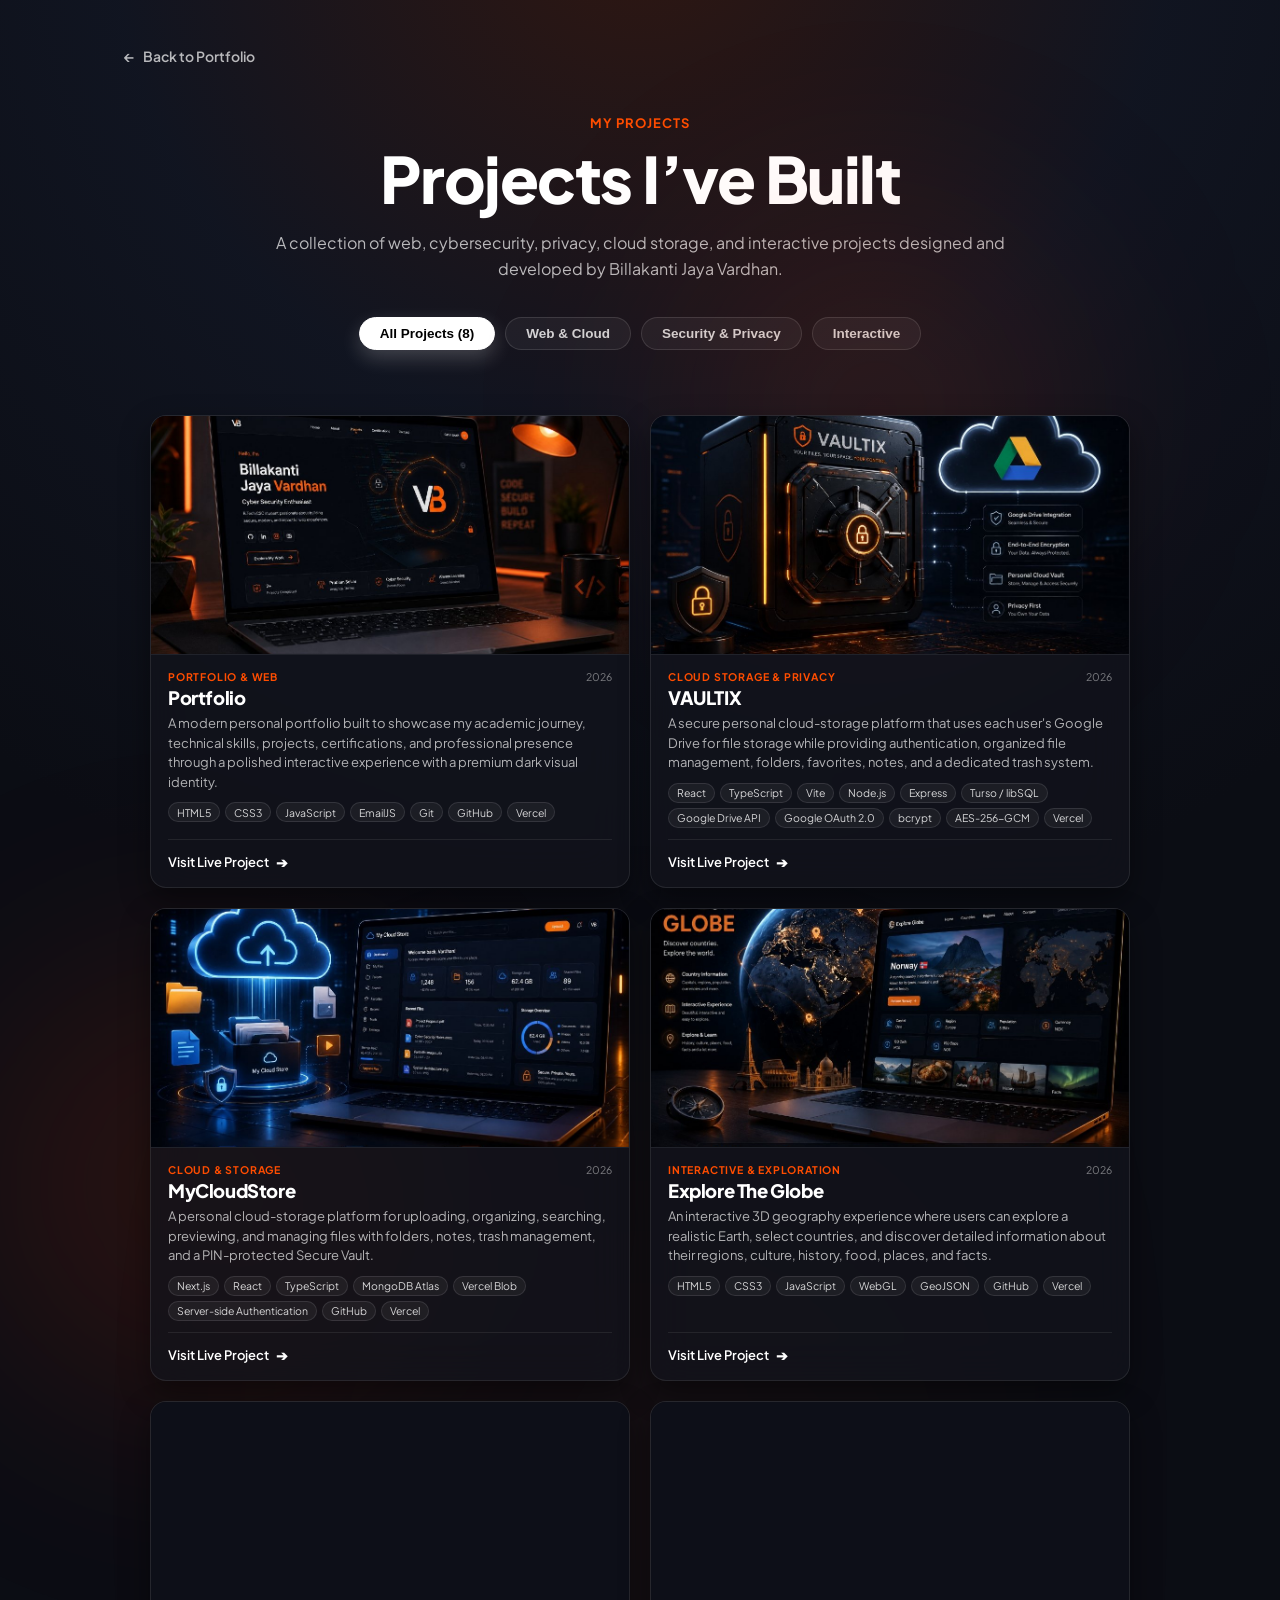
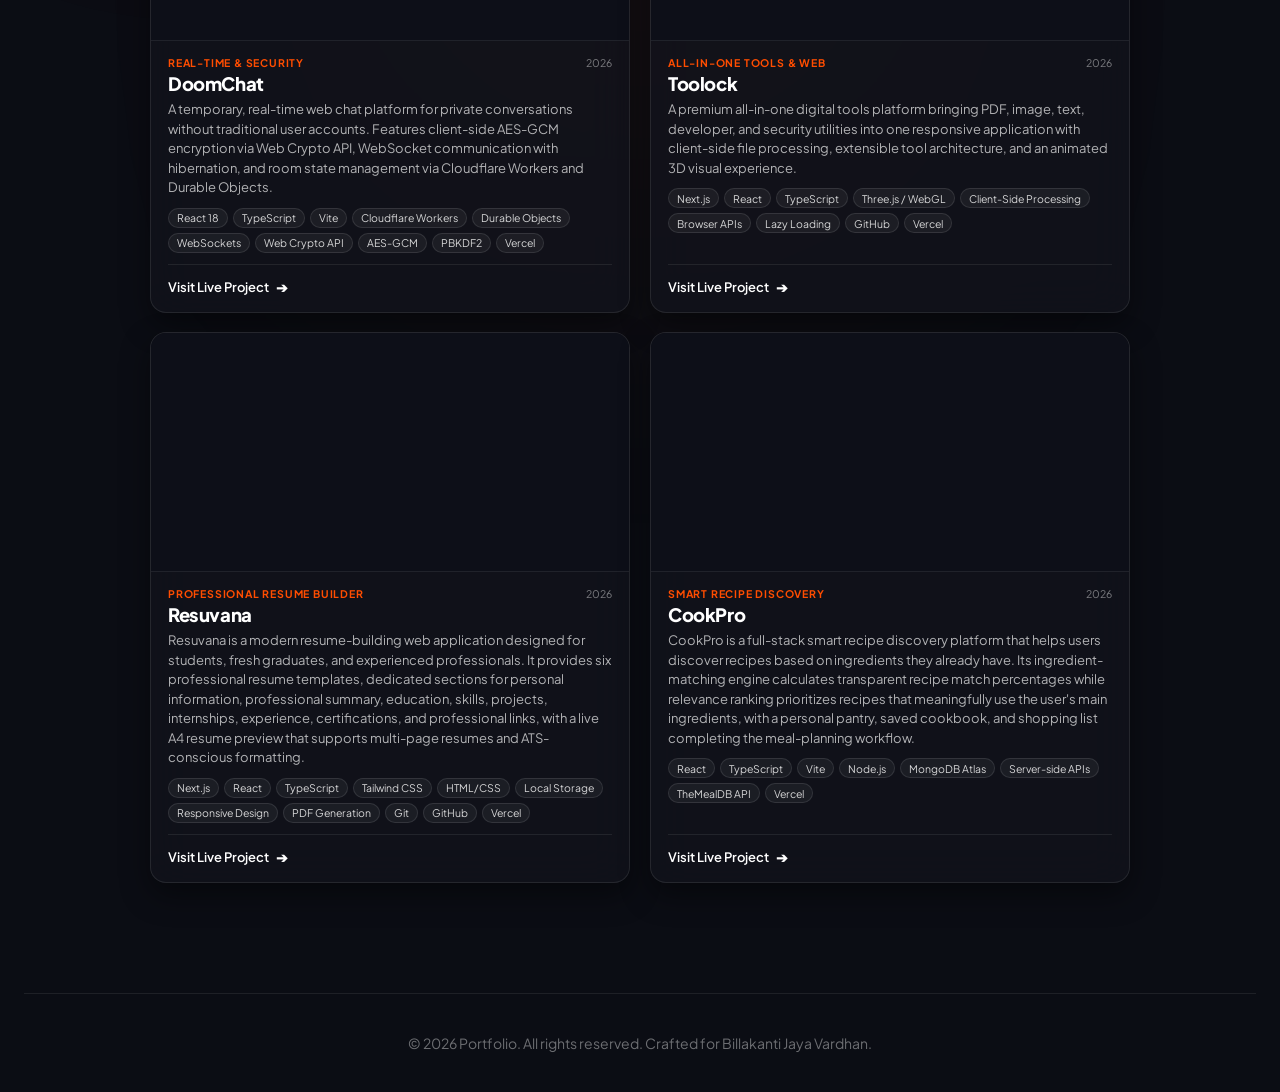
==== commit a2c941a7: "Add Resuvana and CookPro projects" ====
--- a/projects.html
+++ b/projects.html
@@ -111,7 +111,7 @@
           "@type": "ItemList",
           "name": "Projects by Billakanti Jaya Vardhan",
           "description": "Curated collection of software and web development projects built by Billakanti Jaya Vardhan.",
-          "numberOfItems": 6,
+          "numberOfItems": 8,
           "itemListElement": [
             {
               "@type": "ListItem",
@@ -225,6 +225,46 @@
                 "operatingSystem": "Web Browser",
                 "browserRequirements": "Requires JavaScript. Requires HTML5. Requires WebGL.",
                 "description": "An all-in-one digital tools platform bringing PDF, image, text, developer, and security utilities into one responsive application with client-side file processing and an animated 3D visual experience.",
+                "author": {
+                  "@id": "https://vardhanbillakanti.vercel.app/#person"
+                },
+                "creator": {
+                  "@id": "https://vardhanbillakanti.vercel.app/#person"
+                }
+              }
+            },
+            {
+              "@type": "ListItem",
+              "position": 7,
+              "item": {
+                "@type": "WebApplication",
+                "@id": "https://resuvana.vercel.app/#app",
+                "name": "Resuvana",
+                "url": "https://resuvana.vercel.app/",
+                "applicationCategory": "BusinessApplication",
+                "operatingSystem": "Web Browser",
+                "browserRequirements": "Requires JavaScript. Requires HTML5.",
+                "description": "A modern resume-building web application designed for students, fresh graduates, and experienced professionals with six professional resume templates, live A4 preview, multi-page support, and ATS-conscious formatting.",
+                "author": {
+                  "@id": "https://vardhanbillakanti.vercel.app/#person"
+                },
+                "creator": {
+                  "@id": "https://vardhanbillakanti.vercel.app/#person"
+                }
+              }
+            },
+            {
+              "@type": "ListItem",
+              "position": 8,
+              "item": {
+                "@type": "WebApplication",
+                "@id": "https://cookpro.vercel.app/#app",
+                "name": "CookPro",
+                "url": "https://cookpro.vercel.app/",
+                "applicationCategory": "LifestyleApplication",
+                "operatingSystem": "Web Browser",
+                "browserRequirements": "Requires JavaScript. Requires HTML5.",
+                "description": "A full-stack smart recipe discovery platform that helps users discover recipes based on ingredients they already have, with transparent recipe match percentages, relevance ranking, personal pantry, saved cookbook, and shopping list.",
                 "author": {
                   "@id": "https://vardhanbillakanti.vercel.app/#person"
                 },
@@ -285,7 +325,7 @@
 
       <!-- Category Filter Bar -->
       <div class="filter-bar">
-        <button class="filter-btn active" onclick="filterProjects('all', this)">All Projects (6)</button>
+        <button class="filter-btn active" onclick="filterProjects('all', this)">All Projects (8)</button>
         <button class="filter-btn" onclick="filterProjects('web', this)">Web &amp; Cloud</button>
         <button class="filter-btn" onclick="filterProjects('security', this)">Security &amp; Privacy</button>
         <button class="filter-btn" onclick="filterProjects('interactive', this)">Interactive</button>
@@ -510,6 +550,79 @@
           </div>
         </div>
 
+        <!-- Project Card 7: Resuvana -->
+        <div class="project-card" data-category="web">
+          <div class="project-card-img-box">
+            <img src="images/proj_resuvana.jpg" alt="Resuvana — Professional Resume Builder" class="project-card-img" width="480" height="320" loading="lazy" decoding="async">
+          </div>
+          <div class="project-card-body">
+            <div>
+              <div class="project-meta-row">
+                <span class="project-category">Professional Resume Builder</span>
+                <span class="project-year">2026</span>
+              </div>
+              <h2 class="project-title">Resuvana</h2>
+              <p class="project-desc">
+                Resuvana is a modern resume-building web application designed for students, fresh graduates, and experienced professionals. It provides six professional resume templates, dedicated sections for personal information, professional summary, education, skills, projects, internships, experience, certifications, and professional links, with a live A4 resume preview that supports multi-page resumes and ATS-conscious formatting.
+              </p>
+              <div class="project-tags">
+                <span class="tag-badge">Next.js</span>
+                <span class="tag-badge">React</span>
+                <span class="tag-badge">TypeScript</span>
+                <span class="tag-badge">Tailwind CSS</span>
+                <span class="tag-badge">HTML/CSS</span>
+                <span class="tag-badge">Local Storage</span>
+                <span class="tag-badge">Responsive Design</span>
+                <span class="tag-badge">PDF Generation</span>
+                <span class="tag-badge">Git</span>
+                <span class="tag-badge">GitHub</span>
+                <span class="tag-badge">Vercel</span>
+              </div>
+            </div>
+            <div class="project-btn-row">
+              <a href="https://resuvana.vercel.app/" target="_blank" rel="noopener noreferrer" class="btn-project-link" aria-label="Visit Live Resuvana Project">
+                <span>Visit Live Project</span>
+                <span class="btn-link-arrow">➔</span>
+              </a>
+            </div>
+          </div>
+        </div>
+
+        <!-- Project Card 8: CookPro -->
+        <div class="project-card" data-category="web">
+          <div class="project-card-img-box">
+            <img src="images/proj_cookpro.jpg" alt="CookPro — Smart Recipe Discovery" class="project-card-img" width="480" height="320" loading="lazy" decoding="async">
+          </div>
+          <div class="project-card-body">
+            <div>
+              <div class="project-meta-row">
+                <span class="project-category">Smart Recipe Discovery</span>
+                <span class="project-year">2026</span>
+              </div>
+              <h2 class="project-title">CookPro</h2>
+              <p class="project-desc">
+                CookPro is a full-stack smart recipe discovery platform that helps users discover recipes based on ingredients they already have. Its ingredient-matching engine calculates transparent recipe match percentages while relevance ranking prioritizes recipes that meaningfully use the user's main ingredients, with a personal pantry, saved cookbook, and shopping list completing the meal-planning workflow.
+              </p>
+              <div class="project-tags">
+                <span class="tag-badge">React</span>
+                <span class="tag-badge">TypeScript</span>
+                <span class="tag-badge">Vite</span>
+                <span class="tag-badge">Node.js</span>
+                <span class="tag-badge">MongoDB Atlas</span>
+                <span class="tag-badge">Server-side APIs</span>
+                <span class="tag-badge">TheMealDB API</span>
+                <span class="tag-badge">Vercel</span>
+              </div>
+            </div>
+            <div class="project-btn-row">
+              <a href="https://cookpro.vercel.app/" target="_blank" rel="noopener noreferrer" class="btn-project-link" aria-label="Visit Live CookPro Project">
+                <span>Visit Live Project</span>
+                <span class="btn-link-arrow">➔</span>
+              </a>
+            </div>
+          </div>
+        </div>
+
       </div>
     </section>
 
--- a/css/projects.css
+++ b/css/projects.css
@@ -207,11 +207,11 @@
     .projects-grid {
       display: grid;
       grid-template-columns: repeat(2, minmax(0, 1fr));
-      gap: 24px;
-      max-width: 1080px;
+      gap: 20px;
+      max-width: 1020px;
       width: 100%;
       margin: 0 auto;
-      padding: 0 24px;
+      padding: 0 20px;
       position: relative;
       z-index: 1;
       perspective: 1200px;
@@ -219,7 +219,7 @@
 
     .project-card {
       position: relative;
-      border-radius: 18px;
+      border-radius: 16px;
       overflow: hidden;
       background: rgba(18, 20, 29, 0.72);
       backdrop-filter: blur(20px);
@@ -227,7 +227,7 @@
       border: 1px solid rgba(255, 255, 255, 0.09);
       display: flex;
       flex-direction: column;
-      box-shadow: 0 14px 36px rgba(0, 0, 0, 0.45);
+      box-shadow: 0 12px 30px rgba(0, 0, 0, 0.42);
       transition: transform 0.35s cubic-bezier(0.16, 1, 0.3, 1), 
                   border-color 0.35s ease, 
                   box-shadow 0.35s ease,
@@ -291,7 +291,7 @@
     }
 
     .project-card-body {
-      padding: 18px 20px 16px 20px;
+      padding: 15px 17px 13px 17px;
       display: flex;
       flex-direction: column;
       flex-grow: 1;
@@ -304,11 +304,11 @@
       display: flex;
       align-items: center;
       justify-content: space-between;
-      margin-bottom: 6px;
+      margin-bottom: 4px;
     }
 
     .project-category {
-      font-size: 11px;
+      font-size: 10.5px;
       font-weight: 700;
       color: var(--accent-orange);
       text-transform: uppercase;
@@ -316,15 +316,15 @@
     }
 
     .project-year {
-      font-size: 11px;
+      font-size: 10.5px;
       color: rgba(255, 255, 255, 0.45);
     }
 
     .project-title {
-      font-size: 20px;
+      font-size: 18.5px;
       font-weight: 800;
       color: #ffffff;
-      margin-bottom: 6px;
+      margin-bottom: 5px;
       letter-spacing: -0.4px;
       line-height: 1.2;
       transition: color 0.3s ease, text-shadow 0.3s ease;
@@ -336,25 +336,25 @@
     }
 
     .project-desc {
-      font-size: 13.5px;
-      line-height: 1.55;
+      font-size: 13px;
+      line-height: 1.5;
       color: rgba(255, 255, 255, 0.68);
-      margin-bottom: 12px;
+      margin-bottom: 10px;
     }
 
     .project-tags {
       display: flex;
-      gap: 6px;
+      gap: 5px;
       flex-wrap: wrap;
-      margin-bottom: 14px;
+      margin-bottom: 11px;
     }
 
     .tag-badge {
       background: rgba(255, 255, 255, 0.05);
       border: 1px solid rgba(255, 255, 255, 0.1);
-      padding: 3px 9px;
+      padding: 2.5px 8px;
       border-radius: 100px;
-      font-size: 11px;
+      font-size: 10.5px;
       color: rgba(255, 255, 255, 0.82);
       transition: all 0.3s cubic-bezier(0.16, 1, 0.3, 1);
     }
@@ -391,19 +391,19 @@
       align-items: center;
       justify-content: flex-start;
       border-top: 1px solid rgba(255, 255, 255, 0.08);
-      padding-top: 12px;
+      padding-top: 10px;
     }
 
     .btn-project-link {
       position: relative;
       color: #ffffff;
       text-decoration: none;
-      font-size: 13.5px;
+      font-size: 13px;
       font-weight: 600;
       display: inline-flex;
       align-items: center;
       gap: 7px;
-      padding: 4px 0;
+      padding: 3px 0;
       transition: color 0.25s ease, text-shadow 0.25s ease, filter 0.25s ease, transform 0.25s ease;
     }
 
@@ -482,7 +482,8 @@
     @media (max-width: 992px) {
       .projects-grid {
         grid-template-columns: repeat(2, minmax(0, 1fr));
-        gap: 20px;
+        gap: 16px;
+        padding: 0 16px;
       }
       .project-card-img-box {
         aspect-ratio: 16 / 8;
@@ -493,7 +494,8 @@
     @media (max-width: 767px) {
       .projects-grid {
         grid-template-columns: 1fr;
-        gap: 20px;
+        gap: 16px;
+        padding: 0 16px;
       }
       .projects-hero-title {
         font-size: 2.2rem;
@@ -502,10 +504,10 @@
         font-size: 14.5px;
       }
       .project-card-body {
-        padding: 16px 18px 14px 18px;
+        padding: 14px 15px 12px 15px;
       }
       .project-title {
-        font-size: 19px;
+        font-size: 17.5px;
       }
       .project-card-img-box {
         aspect-ratio: 16 / 8;
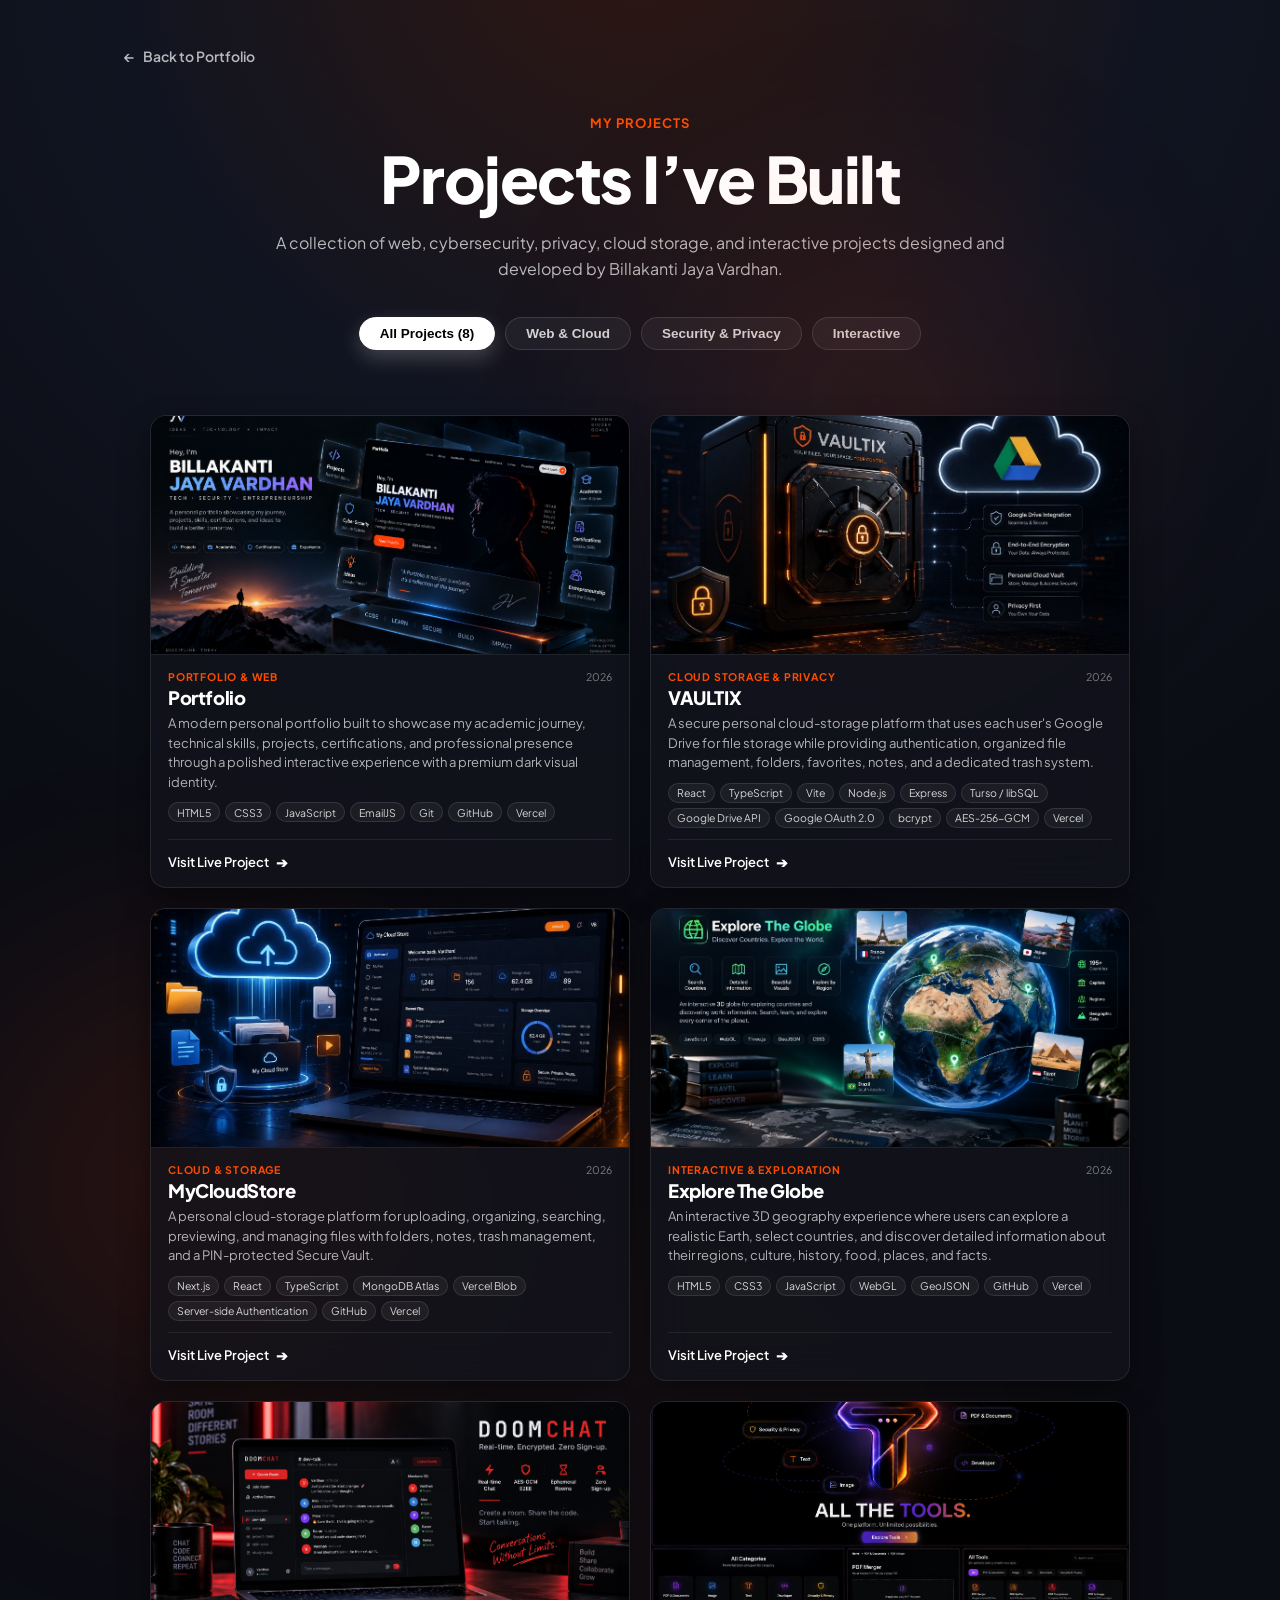
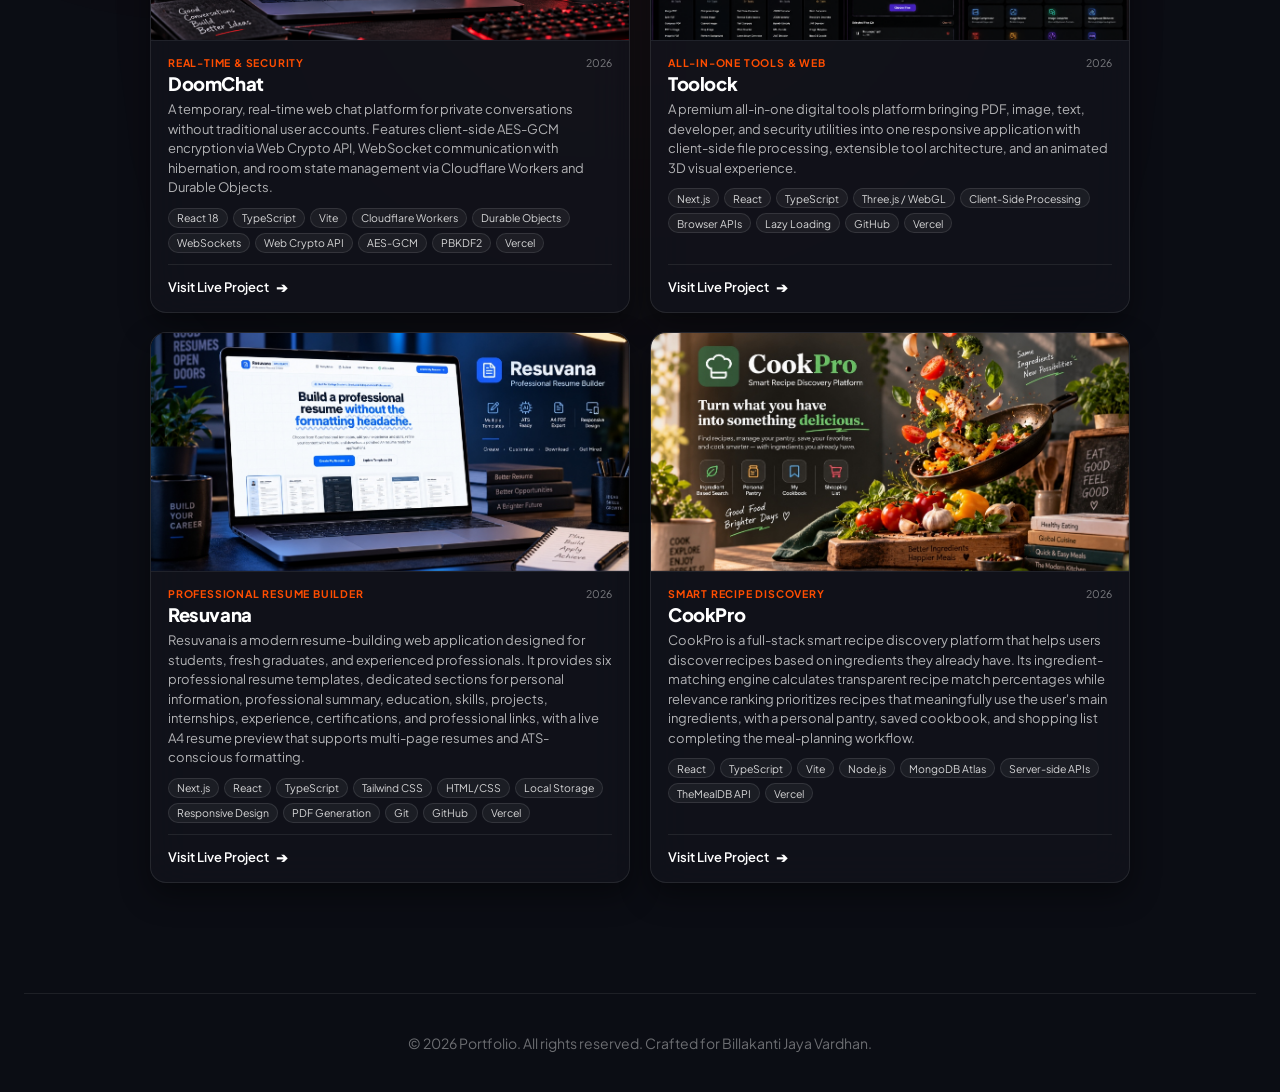
==== commit 3d87f459: "Optimize portfolio performance and responsiveness" ====
--- a/projects.html
+++ b/projects.html
@@ -284,7 +284,9 @@
   <link rel="icon" type="image/x-icon" href="favicon.ico">
   <link rel="icon" type="image/png" sizes="32x32" href="images/favicon.png">
   <link rel="apple-touch-icon" sizes="180x180" href="images/apple-touch-icon.png">
-  <!-- Google Fonts: Plus Jakarta Sans, Outfit & Inter (display: swap ensures instant text render) -->
+  <!-- Resource Hints & Google Fonts (display: swap ensures instant text render) -->
+  <link rel="dns-prefetch" href="https://fonts.googleapis.com">
+  <link rel="dns-prefetch" href="https://fonts.gstatic.com">
   <link rel="preconnect" href="https://fonts.googleapis.com">
   <link rel="preconnect" href="https://fonts.gstatic.com" crossorigin>
   <link href="https://fonts.googleapis.com/css2?family=Inter:wght@300;400;500;600;700&family=Outfit:wght@700;800;900&family=Plus+Jakarta+Sans:wght@400;500;600;700;800&display=swap" rel="stylesheet">
@@ -339,7 +341,7 @@
         <!-- Project Card 1: Portfolio -->
         <div class="project-card" data-category="web">
           <div class="project-card-img-box">
-            <img src="images/proj_portfolio.jpg" alt="Portfolio Website by Billakanti Jaya Vardhan" class="project-card-img" width="480" height="320" loading="lazy" decoding="async">
+            <img src="images/proj_portfolio.jpg" alt="Portfolio Website by Billakanti Jaya Vardhan" class="project-card-img" width="480" height="320" loading="eager" fetchpriority="high" decoding="async">
           </div>
           <div class="project-card-body">
             <div>
--- a/css/projects.css
+++ b/css/projects.css
@@ -23,6 +23,8 @@
       font-family: var(--font-main);
       overflow-x: hidden;
       scroll-behavior: smooth;
+      -webkit-text-size-adjust: 100%;
+      text-size-adjust: 100%;
     }
 
     /* Subtle Low Opacity Orange-Red Ambient Glows */
@@ -228,6 +230,9 @@
       display: flex;
       flex-direction: column;
       box-shadow: 0 12px 30px rgba(0, 0, 0, 0.42);
+      contain: layout style;
+      backface-visibility: hidden;
+      -webkit-backface-visibility: hidden;
       transition: transform 0.35s cubic-bezier(0.16, 1, 0.3, 1), 
                   border-color 0.35s ease, 
                   box-shadow 0.35s ease,
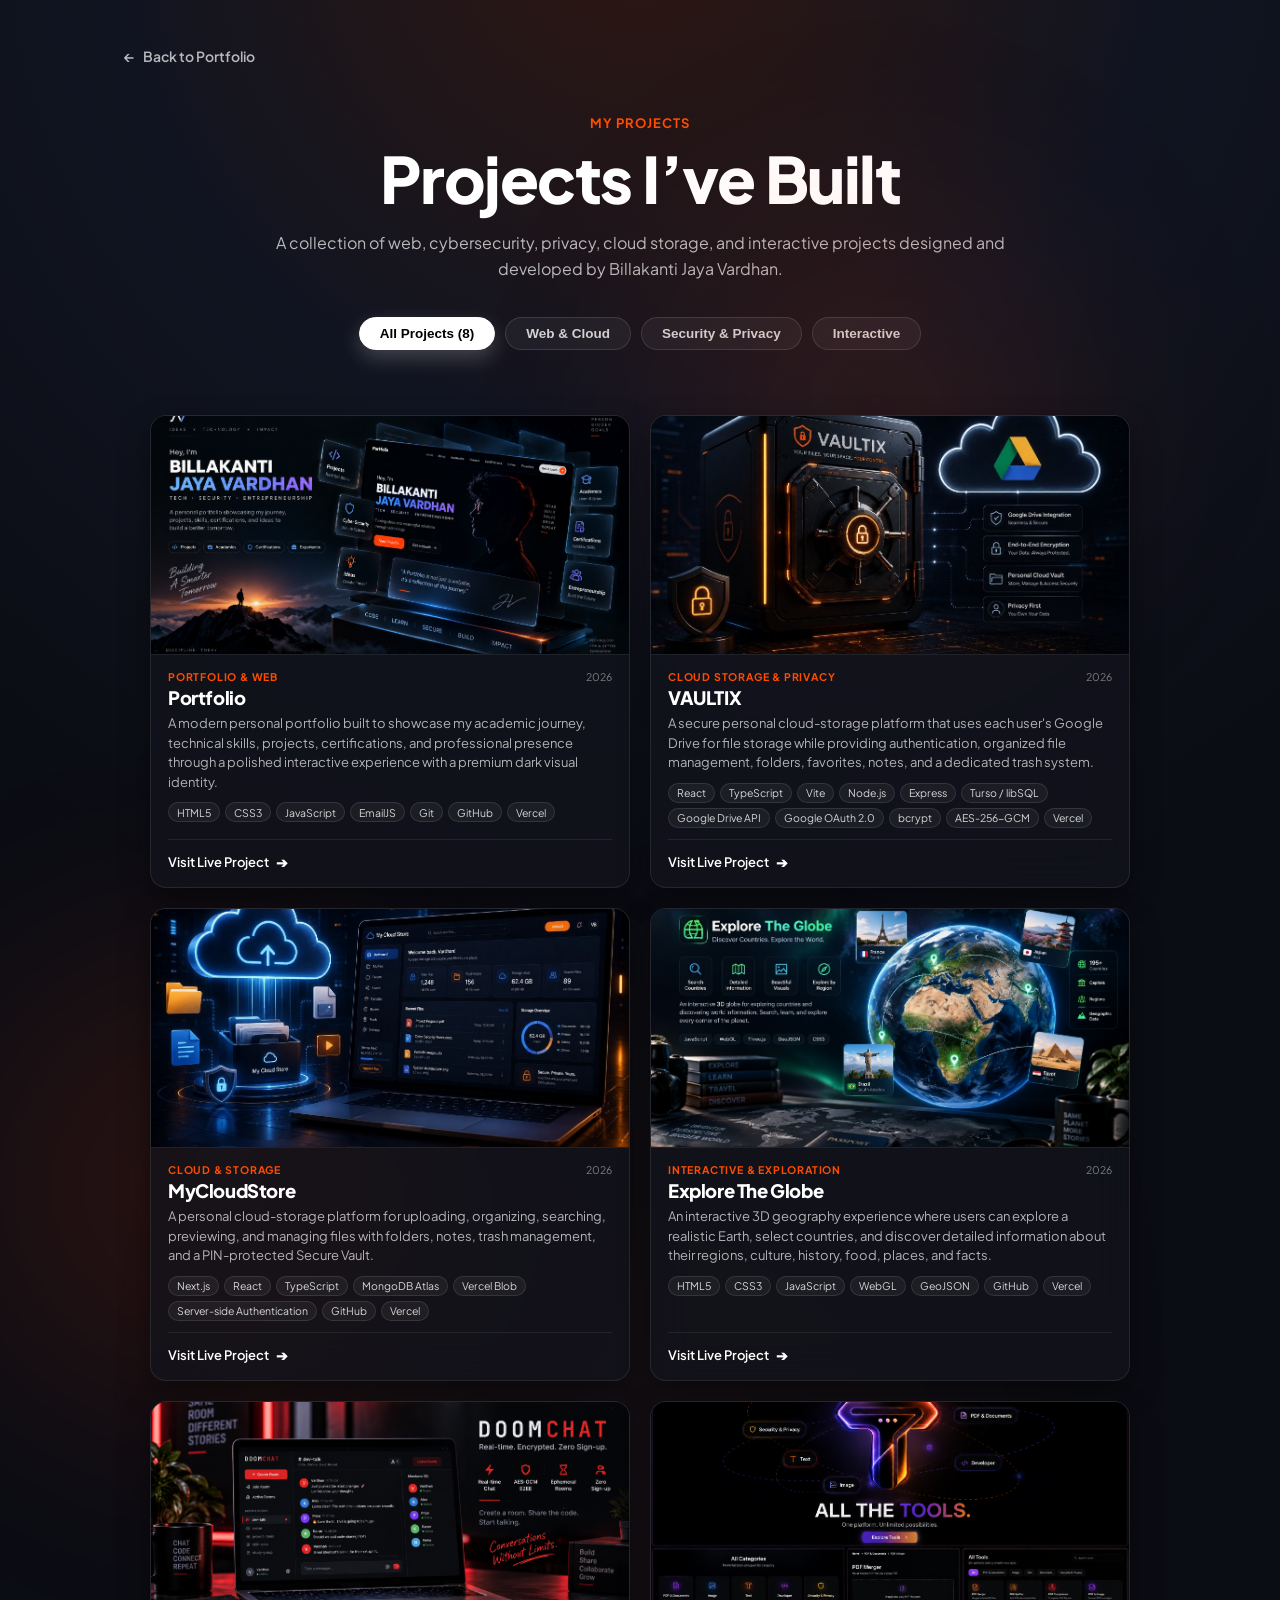
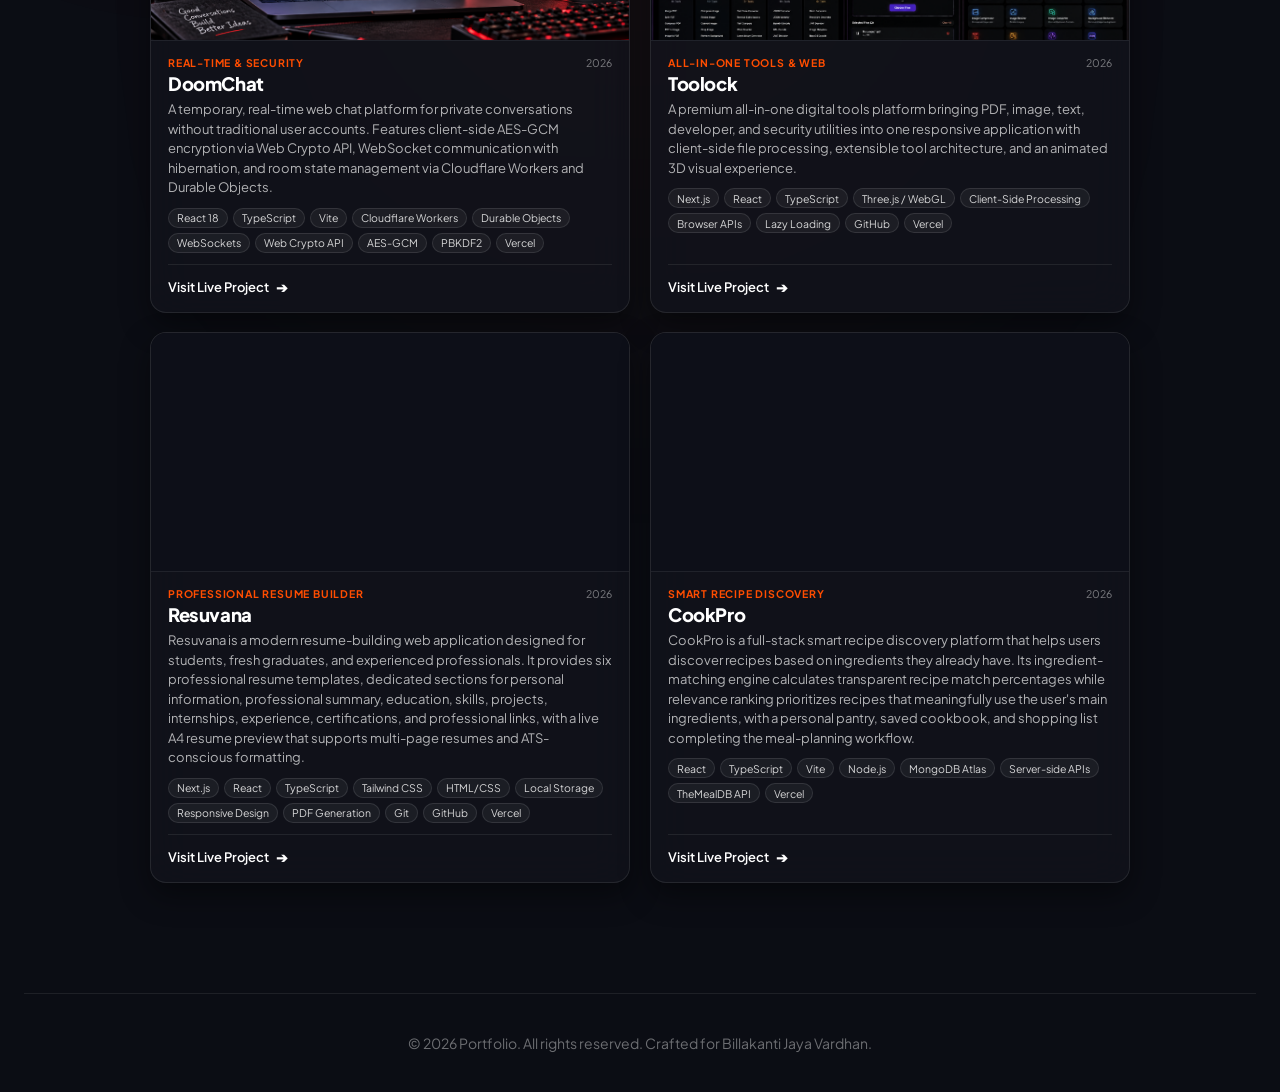
==== commit a2a54309: "Migrate portfolio SEO to custom domain" ====
--- a/projects.html
+++ b/projects.html
@@ -7,15 +7,15 @@
   <title>Projects — Billakanti Jaya Vardhan | Cyber Security Portfolio</title>
   <meta name="description" content="Explore web, cybersecurity, cloud storage, encryption, and interactive projects built by Billakanti Jaya Vardhan, including DoomChat, Toolock, and VAULTIX.">
   <meta name="author" content="Billakanti Jaya Vardhan">
-  <link rel="canonical" href="https://vardhanbillakanti.vercel.app/projects">
+  <link rel="canonical" href="https://vardhanbillakanti.in/projects">
 
   <!-- Open Graph / Facebook -->
   <meta property="og:type" content="website">
-  <meta property="og:url" content="https://vardhanbillakanti.vercel.app/projects">
+  <meta property="og:url" content="https://vardhanbillakanti.in/projects">
   <meta property="og:title" content="Projects — Billakanti Jaya Vardhan | Cyber Security Portfolio">
   <meta property="og:description" content="Explore web, cybersecurity, cloud storage, encryption, and interactive projects built by Billakanti Jaya Vardhan, including DoomChat, Toolock, and VAULTIX.">
-  <meta property="og:image" content="https://vardhanbillakanti.vercel.app/images/og-image.png">
-  <meta property="og:image:secure_url" content="https://vardhanbillakanti.vercel.app/images/og-image.png">
+  <meta property="og:image" content="https://vardhanbillakanti.in/images/og-image.png">
+  <meta property="og:image:secure_url" content="https://vardhanbillakanti.in/images/og-image.png">
   <meta property="og:image:type" content="image/png">
   <meta property="og:image:width" content="1024">
   <meta property="og:image:height" content="682">
@@ -25,10 +25,10 @@
 
   <!-- Twitter -->
   <meta name="twitter:card" content="summary_large_image">
-  <meta name="twitter:url" content="https://vardhanbillakanti.vercel.app/projects">
+  <meta name="twitter:url" content="https://vardhanbillakanti.in/projects">
   <meta name="twitter:title" content="Projects — Billakanti Jaya Vardhan | Cyber Security Portfolio">
   <meta name="twitter:description" content="Explore web, cybersecurity, cloud storage, encryption, and interactive projects built by Billakanti Jaya Vardhan, including DoomChat, Toolock, and VAULTIX.">
-  <meta name="twitter:image" content="https://vardhanbillakanti.vercel.app/images/og-image.png">
+  <meta name="twitter:image" content="https://vardhanbillakanti.in/images/og-image.png">
   <meta name="twitter:image:alt" content="Projects by Billakanti Jaya Vardhan — Cyber Security &amp; Technology Portfolio">
 
   <!-- Schema.org JSON-LD Structured Data -->
@@ -38,7 +38,7 @@
     "@graph": [
       {
         "@type": "Person",
-        "@id": "https://vardhanbillakanti.vercel.app/#person",
+        "@id": "https://vardhanbillakanti.in/#person",
         "name": "Billakanti Jaya Vardhan",
         "alternateName": [
           "Jaya Vardhan",
@@ -47,8 +47,8 @@
           "Billakanti Jayavardhan",
           "Billakanti Vardhan"
         ],
-        "url": "https://vardhanbillakanti.vercel.app/",
-        "image": "https://vardhanbillakanti.vercel.app/images/founder_jayavardhan.jpg",
+        "url": "https://vardhanbillakanti.in/",
+        "image": "https://vardhanbillakanti.in/images/founder_jayavardhan.jpg",
         "description": "B.Tech Cyber Security student at CVR College of Engineering, developer, and technology enthusiast focused on cybersecurity, software systems, and digital innovation.",
         "jobTitle": "Founder & Chief Operating Officer",
         "worksFor": {
@@ -83,29 +83,29 @@
       },
       {
         "@type": "WebSite",
-        "@id": "https://vardhanbillakanti.vercel.app/#website",
-        "url": "https://vardhanbillakanti.vercel.app/",
+        "@id": "https://vardhanbillakanti.in/#website",
+        "url": "https://vardhanbillakanti.in/",
         "name": "Billakanti Jaya Vardhan Portfolio",
         "description": "Official portfolio of Billakanti Jaya Vardhan — Cyber Security & Technology Portfolio.",
         "publisher": {
-          "@id": "https://vardhanbillakanti.vercel.app/#person"
+          "@id": "https://vardhanbillakanti.in/#person"
         },
         "author": {
-          "@id": "https://vardhanbillakanti.vercel.app/#person"
+          "@id": "https://vardhanbillakanti.in/#person"
         },
         "inLanguage": "en"
       },
       {
         "@type": "CollectionPage",
-        "@id": "https://vardhanbillakanti.vercel.app/projects#webpage",
-        "url": "https://vardhanbillakanti.vercel.app/projects",
+        "@id": "https://vardhanbillakanti.in/projects#webpage",
+        "url": "https://vardhanbillakanti.in/projects",
         "name": "Projects — Billakanti Jaya Vardhan",
         "description": "A collection of web, cybersecurity, cloud storage, and interactive projects built and developed by Billakanti Jaya Vardhan.",
         "isPartOf": {
-          "@id": "https://vardhanbillakanti.vercel.app/#website"
+          "@id": "https://vardhanbillakanti.in/#website"
         },
         "author": {
-          "@id": "https://vardhanbillakanti.vercel.app/#person"
+          "@id": "https://vardhanbillakanti.in/#person"
         },
         "mainEntity": {
           "@type": "ItemList",
@@ -118,18 +118,18 @@
               "position": 1,
               "item": {
                 "@type": "WebApplication",
-                "@id": "https://vardhanbillakanti.vercel.app/#project-portfolio",
+                "@id": "https://vardhanbillakanti.in/#project-portfolio",
                 "name": "Portfolio",
-                "url": "https://vardhanbillakanti.vercel.app/",
+                "url": "https://vardhanbillakanti.in/",
                 "applicationCategory": "EducationalApplication",
                 "operatingSystem": "Web Browser",
                 "browserRequirements": "Requires JavaScript. Requires HTML5.",
                 "description": "Personal portfolio showcasing academic journey, technical skills, certifications, and projects through an interactive dark visual experience.",
                 "author": {
-                  "@id": "https://vardhanbillakanti.vercel.app/#person"
-                },
-                "creator": {
-                  "@id": "https://vardhanbillakanti.vercel.app/#person"
+                  "@id": "https://vardhanbillakanti.in/#person"
+                },
+                "creator": {
+                  "@id": "https://vardhanbillakanti.in/#person"
                 }
               }
             },
@@ -146,10 +146,10 @@
                 "browserRequirements": "Requires JavaScript. Requires HTML5.",
                 "description": "A secure personal cloud-storage platform that uses Google Drive for file storage while providing authentication, organized file management, folders, favorites, notes, and a dedicated trash system.",
                 "author": {
-                  "@id": "https://vardhanbillakanti.vercel.app/#person"
-                },
-                "creator": {
-                  "@id": "https://vardhanbillakanti.vercel.app/#person"
+                  "@id": "https://vardhanbillakanti.in/#person"
+                },
+                "creator": {
+                  "@id": "https://vardhanbillakanti.in/#person"
                 }
               }
             },
@@ -166,10 +166,10 @@
                 "browserRequirements": "Requires JavaScript. Requires HTML5.",
                 "description": "A personal cloud-storage platform for uploading, organizing, searching, previewing, and managing files with folders, notes, trash management, and a PIN-protected Secure Vault.",
                 "author": {
-                  "@id": "https://vardhanbillakanti.vercel.app/#person"
-                },
-                "creator": {
-                  "@id": "https://vardhanbillakanti.vercel.app/#person"
+                  "@id": "https://vardhanbillakanti.in/#person"
+                },
+                "creator": {
+                  "@id": "https://vardhanbillakanti.in/#person"
                 }
               }
             },
@@ -186,10 +186,10 @@
                 "browserRequirements": "Requires JavaScript. Requires HTML5. Requires WebGL.",
                 "description": "An interactive 3D geography experience where users can explore a realistic Earth, select countries, and discover detailed information about their regions, culture, history, food, places, and facts.",
                 "author": {
-                  "@id": "https://vardhanbillakanti.vercel.app/#person"
-                },
-                "creator": {
-                  "@id": "https://vardhanbillakanti.vercel.app/#person"
+                  "@id": "https://vardhanbillakanti.in/#person"
+                },
+                "creator": {
+                  "@id": "https://vardhanbillakanti.in/#person"
                 }
               }
             },
@@ -206,10 +206,10 @@
                 "browserRequirements": "Requires JavaScript. Requires HTML5. Requires WebSockets. Requires Web Crypto API.",
                 "description": "A temporary, real-time web chat platform for private conversations without user accounts, featuring client-side AES-GCM encryption, WebSockets, and room state management via Cloudflare Workers.",
                 "author": {
-                  "@id": "https://vardhanbillakanti.vercel.app/#person"
-                },
-                "creator": {
-                  "@id": "https://vardhanbillakanti.vercel.app/#person"
+                  "@id": "https://vardhanbillakanti.in/#person"
+                },
+                "creator": {
+                  "@id": "https://vardhanbillakanti.in/#person"
                 }
               }
             },
@@ -226,10 +226,10 @@
                 "browserRequirements": "Requires JavaScript. Requires HTML5. Requires WebGL.",
                 "description": "An all-in-one digital tools platform bringing PDF, image, text, developer, and security utilities into one responsive application with client-side file processing and an animated 3D visual experience.",
                 "author": {
-                  "@id": "https://vardhanbillakanti.vercel.app/#person"
-                },
-                "creator": {
-                  "@id": "https://vardhanbillakanti.vercel.app/#person"
+                  "@id": "https://vardhanbillakanti.in/#person"
+                },
+                "creator": {
+                  "@id": "https://vardhanbillakanti.in/#person"
                 }
               }
             },
@@ -246,10 +246,10 @@
                 "browserRequirements": "Requires JavaScript. Requires HTML5.",
                 "description": "A modern resume-building web application designed for students, fresh graduates, and experienced professionals with six professional resume templates, live A4 preview, multi-page support, and ATS-conscious formatting.",
                 "author": {
-                  "@id": "https://vardhanbillakanti.vercel.app/#person"
-                },
-                "creator": {
-                  "@id": "https://vardhanbillakanti.vercel.app/#person"
+                  "@id": "https://vardhanbillakanti.in/#person"
+                },
+                "creator": {
+                  "@id": "https://vardhanbillakanti.in/#person"
                 }
               }
             },
@@ -266,10 +266,10 @@
                 "browserRequirements": "Requires JavaScript. Requires HTML5.",
                 "description": "A full-stack smart recipe discovery platform that helps users discover recipes based on ingredients they already have, with transparent recipe match percentages, relevance ranking, personal pantry, saved cookbook, and shopping list.",
                 "author": {
-                  "@id": "https://vardhanbillakanti.vercel.app/#person"
-                },
-                "creator": {
-                  "@id": "https://vardhanbillakanti.vercel.app/#person"
+                  "@id": "https://vardhanbillakanti.in/#person"
+                },
+                "creator": {
+                  "@id": "https://vardhanbillakanti.in/#person"
                 }
               }
             }
@@ -364,7 +364,7 @@
               </div>
             </div>
             <div class="project-btn-row">
-              <a href="https://vardhanbillakanti.vercel.app/" target="_blank" rel="noopener noreferrer" class="btn-project-link" aria-label="Visit Live Portfolio Project">
+              <a href="https://vardhanbillakanti.in/" target="_blank" rel="noopener noreferrer" class="btn-project-link" aria-label="Visit Live Portfolio Project">
                 <span>Visit Live Project</span>
                 <span class="btn-link-arrow">➔</span>
               </a>
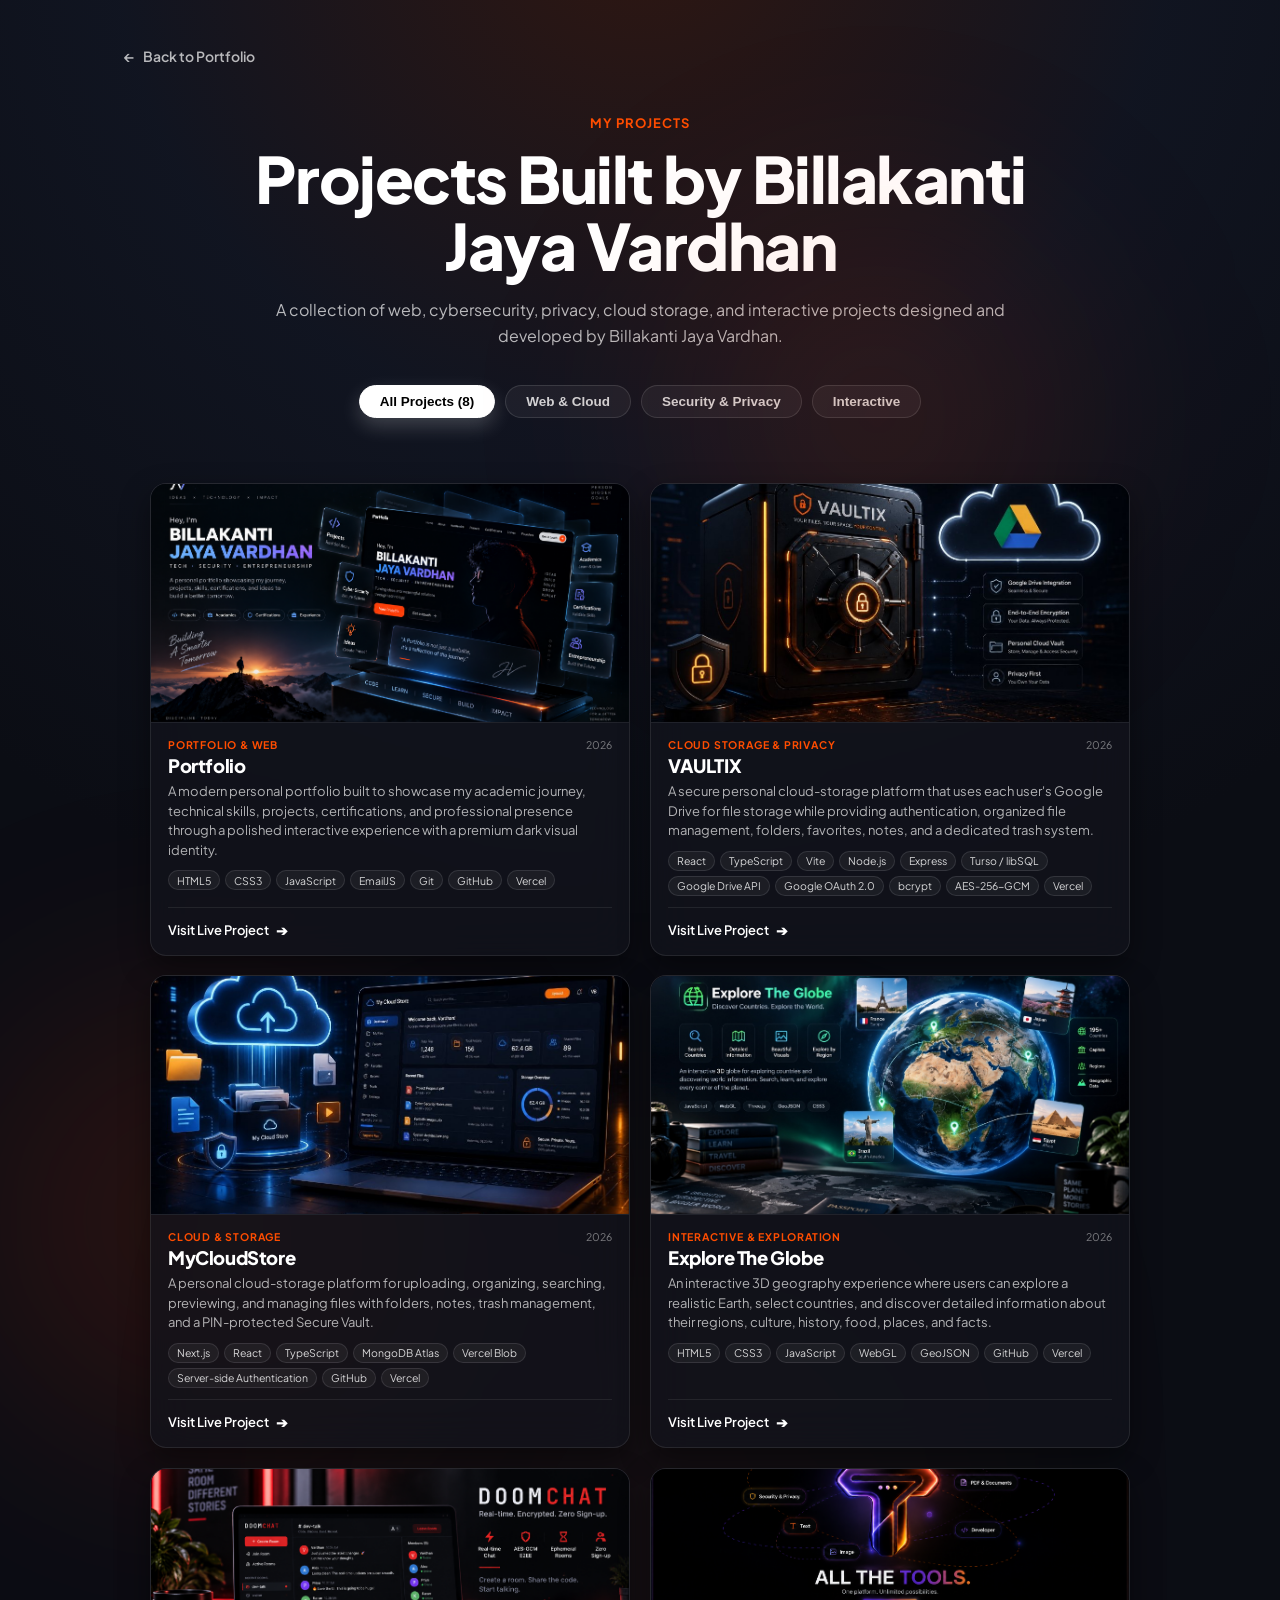
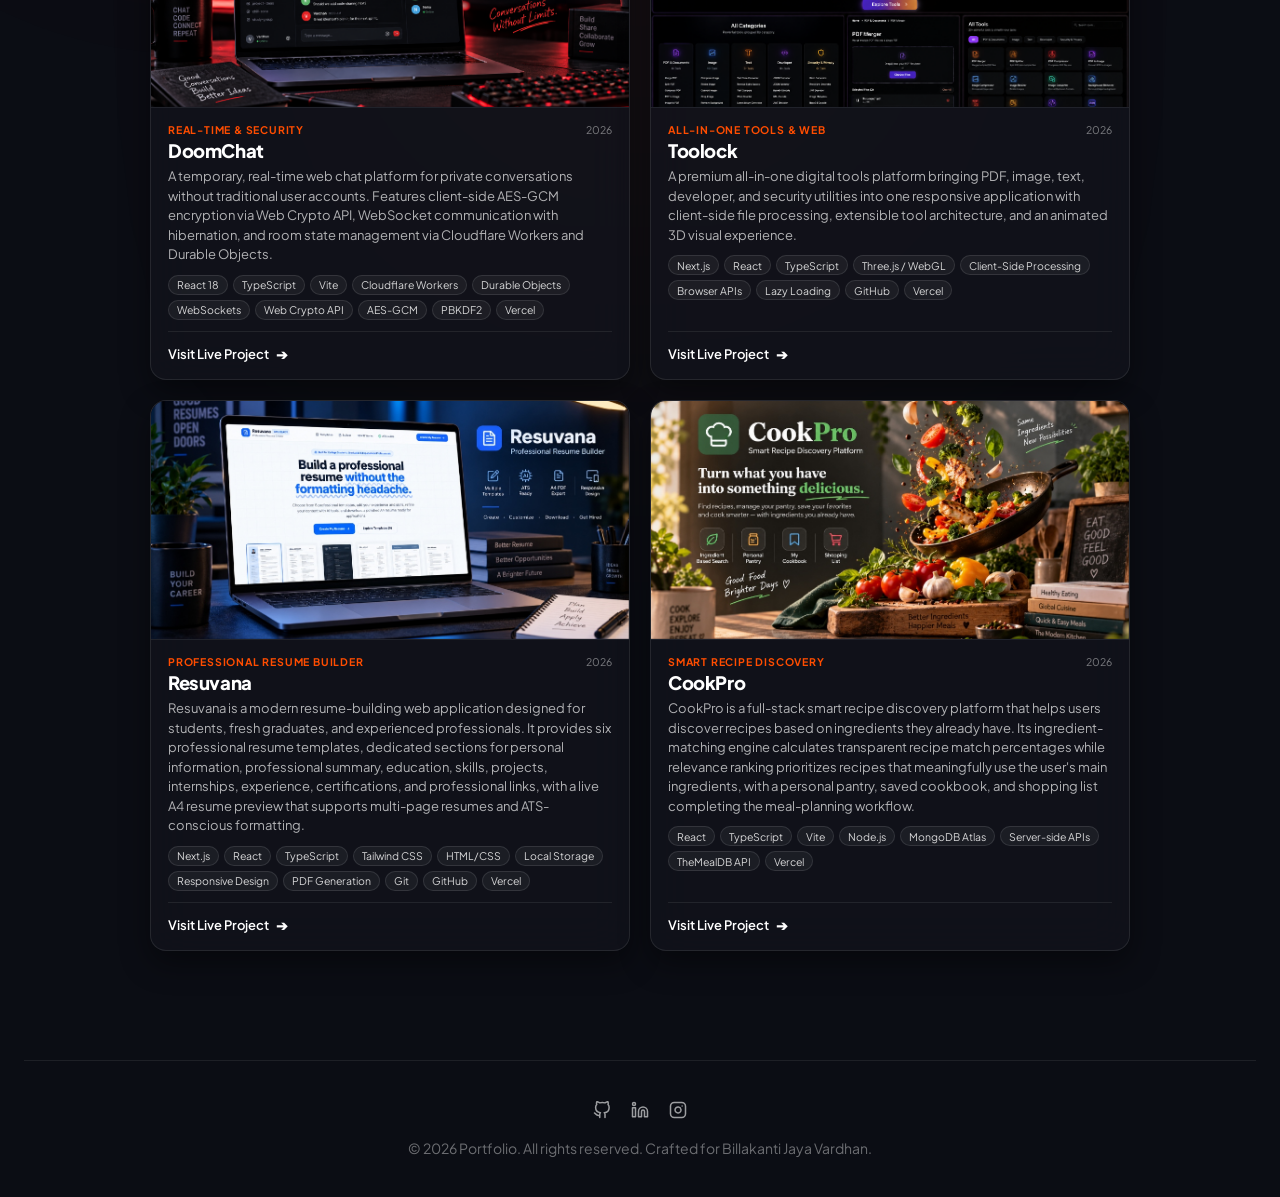
==== commit e2ba5a50: "Strengthen personal brand SEO" ====
--- a/projects.html
+++ b/projects.html
@@ -7,6 +7,7 @@
   <title>Projects — Billakanti Jaya Vardhan | Cyber Security Portfolio</title>
   <meta name="description" content="Explore web, cybersecurity, cloud storage, encryption, and interactive projects built by Billakanti Jaya Vardhan, including DoomChat, Toolock, and VAULTIX.">
   <meta name="author" content="Billakanti Jaya Vardhan">
+  <meta name="robots" content="index, follow, max-image-preview:large, max-snippet:-1, max-video-preview:-1">
   <link rel="canonical" href="https://vardhanbillakanti.in/projects">
 
   <!-- Open Graph / Facebook -->
@@ -14,11 +15,11 @@
   <meta property="og:url" content="https://vardhanbillakanti.in/projects">
   <meta property="og:title" content="Projects — Billakanti Jaya Vardhan | Cyber Security Portfolio">
   <meta property="og:description" content="Explore web, cybersecurity, cloud storage, encryption, and interactive projects built by Billakanti Jaya Vardhan, including DoomChat, Toolock, and VAULTIX.">
-  <meta property="og:image" content="https://vardhanbillakanti.in/images/og-image.png">
-  <meta property="og:image:secure_url" content="https://vardhanbillakanti.in/images/og-image.png">
-  <meta property="og:image:type" content="image/png">
+  <meta property="og:image" content="https://vardhanbillakanti.in/images/proj_portfolio.jpg">
+  <meta property="og:image:secure_url" content="https://vardhanbillakanti.in/images/proj_portfolio.jpg">
+  <meta property="og:image:type" content="image/jpeg">
   <meta property="og:image:width" content="1024">
-  <meta property="og:image:height" content="682">
+  <meta property="og:image:height" content="576">
   <meta property="og:image:alt" content="Projects by Billakanti Jaya Vardhan — Cyber Security &amp; Technology Portfolio">
   <meta property="og:site_name" content="Billakanti Jaya Vardhan Portfolio">
   <meta property="og:locale" content="en_US">
@@ -28,7 +29,7 @@
   <meta name="twitter:url" content="https://vardhanbillakanti.in/projects">
   <meta name="twitter:title" content="Projects — Billakanti Jaya Vardhan | Cyber Security Portfolio">
   <meta name="twitter:description" content="Explore web, cybersecurity, cloud storage, encryption, and interactive projects built by Billakanti Jaya Vardhan, including DoomChat, Toolock, and VAULTIX.">
-  <meta name="twitter:image" content="https://vardhanbillakanti.in/images/og-image.png">
+  <meta name="twitter:image" content="https://vardhanbillakanti.in/images/proj_portfolio.jpg">
   <meta name="twitter:image:alt" content="Projects by Billakanti Jaya Vardhan — Cyber Security &amp; Technology Portfolio">
 
   <!-- Schema.org JSON-LD Structured Data -->
@@ -44,6 +45,7 @@
           "Jaya Vardhan",
           "Vardhan Billakanti",
           "Jayavardhan Billakanti",
+          "Jaya Vardhan Billakanti",
           "Billakanti Jayavardhan",
           "Billakanti Vardhan"
         ],
@@ -281,9 +283,10 @@
   </script>
 
   <!-- Favicon -->
-  <link rel="icon" type="image/x-icon" href="favicon.ico">
-  <link rel="icon" type="image/png" sizes="32x32" href="images/favicon.png">
-  <link rel="apple-touch-icon" sizes="180x180" href="images/apple-touch-icon.png">
+  <link rel="icon" type="image/x-icon" href="/favicon.ico">
+  <link rel="icon" type="image/png" sizes="16x16" href="/images/favicon-16x16.png">
+  <link rel="icon" type="image/png" sizes="32x32" href="/images/favicon-32x32.png">
+  <link rel="apple-touch-icon" sizes="180x180" href="/images/apple-touch-icon.png">
   <!-- Resource Hints & Google Fonts (display: swap ensures instant text render) -->
   <link rel="dns-prefetch" href="https://fonts.googleapis.com">
   <link rel="dns-prefetch" href="https://fonts.gstatic.com">
@@ -320,7 +323,7 @@
     <!-- SECTION 1: Projects Hero Header -->
     <section class="projects-hero">
       <span class="section-tag">MY PROJECTS</span>
-      <h1 class="projects-hero-title">Projects I’ve Built</h1>
+      <h1 class="projects-hero-title">Projects Built by Billakanti Jaya Vardhan</h1>
       <p class="projects-hero-desc">
         A collection of web, cybersecurity, privacy, cloud storage, and interactive projects designed and developed by Billakanti Jaya Vardhan.
       </p>
@@ -630,6 +633,17 @@
 
     <!-- Footer -->
     <footer class="site-footer">
+      <div class="footer-socials" style="display: flex; justify-content: center; gap: 20px; margin-bottom: 16px;">
+        <a href="https://github.com/vardhanbillakanti125-crypto" target="_blank" rel="me noopener noreferrer" class="footer-social-link" aria-label="GitHub" style="color: rgba(255, 255, 255, 0.6); transition: color 0.2s ease;">
+          <svg viewBox="0 0 24 24" width="18" height="18" fill="none" stroke="currentColor" stroke-width="2" stroke-linecap="round" stroke-linejoin="round" aria-hidden="true"><path d="M9 19c-5 1.5-5-2.5-7-3m14 6v-3.87a3.37 3.37 0 0 0-.94-2.61c3.14-.35 6.44-1.54 6.44-7A5.44 5.44 0 0 0 20 4.77 5.07 5.07 0 0 0 19.91 1S18.73.65 16 2.48a13.38 13.38 0 0 0-7 0C6.27.65 5.09 1 5.09 1A5.07 5.07 0 0 0 5 4.77a5.44 5.44 0 0 0-1.5 3.78c0 5.42 3.3 6.61 6.44 7A3.37 3.37 0 0 0 9 18.13V22"></path></svg>
+        </a>
+        <a href="https://www.linkedin.com/in/jaya-vardhan-billakanti-0053b7382/" target="_blank" rel="me noopener noreferrer" class="footer-social-link" aria-label="LinkedIn" style="color: rgba(255, 255, 255, 0.6); transition: color 0.2s ease;">
+          <svg viewBox="0 0 24 24" width="18" height="18" fill="none" stroke="currentColor" stroke-width="2" stroke-linecap="round" stroke-linejoin="round" aria-hidden="true"><path d="M16 8a6 6 0 0 1 6 6v7h-4v-7a2 2 0 0 0-2-2 2 2 0 0 0-2 2v7h-4v-7a6 6 0 0 1 6-6z"></path><rect x="2" y="9" width="4" height="12"></rect><circle cx="4" cy="4" r="2"></circle></svg>
+        </a>
+        <a href="https://www.instagram.com/vardhan_billakanti/" target="_blank" rel="me noopener noreferrer" class="footer-social-link" aria-label="Instagram" style="color: rgba(255, 255, 255, 0.6); transition: color 0.2s ease;">
+          <svg viewBox="0 0 24 24" width="18" height="18" fill="none" stroke="currentColor" stroke-width="2" stroke-linecap="round" stroke-linejoin="round" aria-hidden="true"><rect x="2" y="2" width="20" height="20" rx="5" ry="5"></rect><path d="M16 11.37A4 4 0 1 1 12.63 8 4 4 0 0 1 16 11.37z"></path><line x1="17.5" y1="6.5" x2="17.51" y2="6.5"></line></svg>
+        </a>
+      </div>
       <p class="footer-text">© 2026 Portfolio. All rights reserved. Crafted for Billakanti Jaya Vardhan.</p>
     </footer>
 
